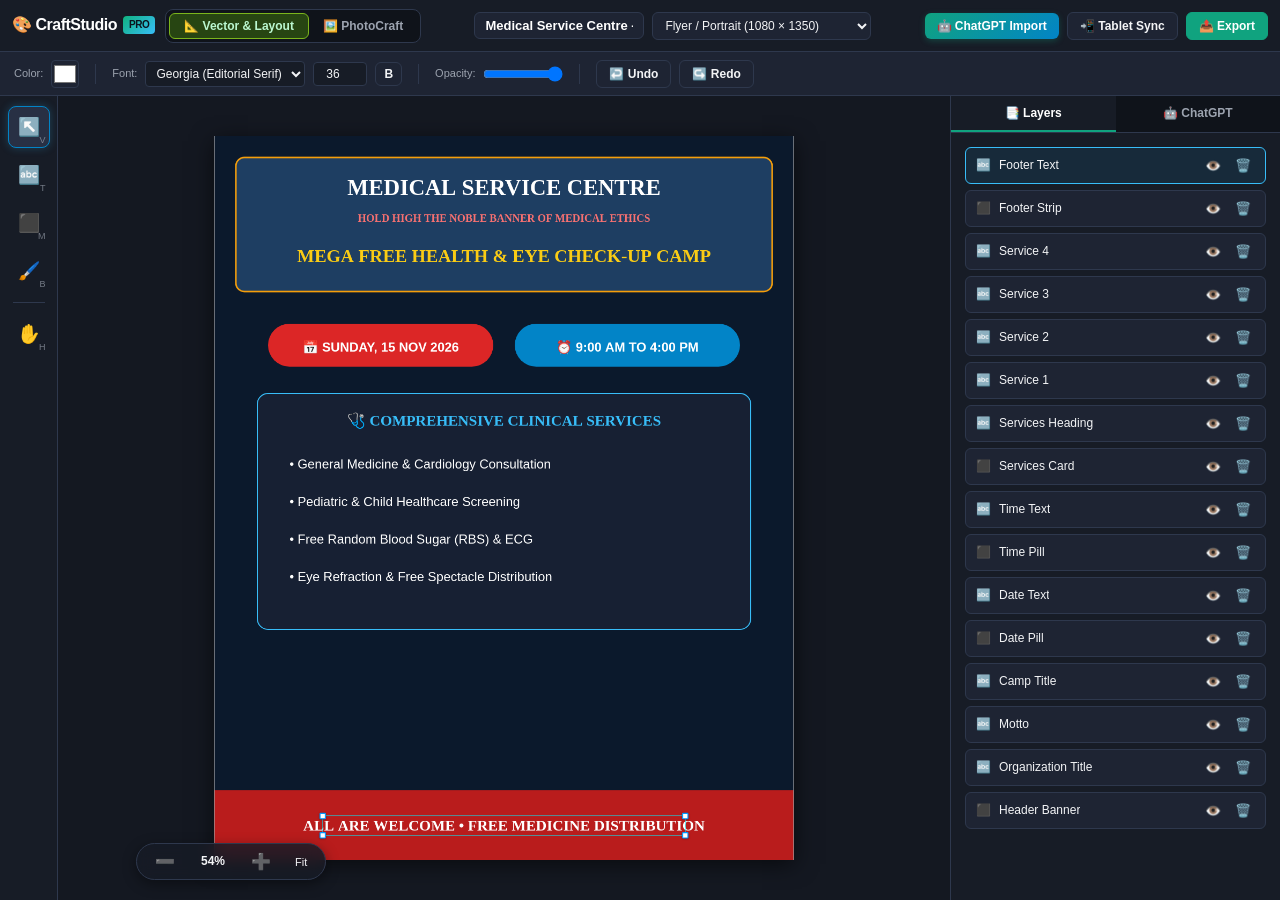
==== index.html @ 3a1ef240 "Initial release of CraftStudio Pro: Android Tablet & Web Corel/Adobe replacement with direct ChatGPT" ====
<!DOCTYPE html>
<html lang="en">
<head>
  <meta charset="UTF-8">
  <meta name="viewport" content="width=device-width, initial-scale=1.0, maximum-scale=1.0, user-scalable=no">
  <title>CraftStudio — DesignCraft, VectorCraft & PhotoCraft for Android Tablet & Web</title>
  
  <!-- PWA Manifest & Meta -->
  <link rel="manifest" href="manifest.json">
  <meta name="theme-color" content="#10a37f">
  <meta name="mobile-web-app-capable" content="yes">
  <meta name="apple-mobile-web-app-capable" content="yes">
  <meta name="apple-mobile-web-app-status-bar-style" content="black-translucent">
  <link rel="icon" type="image/svg+xml" href="assets/icons/favicon.svg">

  <link rel="stylesheet" href="css/studio.css">
</head>
<body>
  <div id="app-container">
    
    <!-- Top Header -->
    <header id="top-header">
      <div class="brand-section">
        <div class="brand-logo">
          🎨 CraftStudio <span class="badge-pro">Pro</span>
        </div>
        
        <!-- Studio Mode Switcher -->
        <div class="mode-switcher">
          <button id="mode-vector" class="mode-btn vector-mode active" title="DesignCraft & VectorCraft Mode (CorelDRAW & Illustrator Alternative)">
            📐 Vector & Layout
          </button>
          <button id="mode-raster" class="mode-btn raster-mode" title="PhotoCraft Mode (Photoshop Alternative)">
            🖼️ PhotoCraft
          </button>
        </div>
      </div>

      <!-- Document Title & Canvas Size -->
      <div class="doc-info">
        <input type="text" id="doc-title" class="doc-title-input" value="Medical Camp Flyer" placeholder="Project Name">
        <select id="preset-select" class="preset-select">
          <option value="1080x1350" selected>Flyer / Portrait (1080 × 1350)</option>
          <option value="1280x720">YouTube Thumbnail (1280 × 720)</option>
          <option value="1080x1080">Square Social Post (1080 × 1080)</option>
          <option value="794x1123">A4 Document / Print (794 × 1123)</option>
          <option value="1080x1920">Story / Reels (1080 × 1920)</option>
        </select>
      </div>

      <!-- Action Buttons -->
      <div class="header-actions">
        <button id="btn-import-ai" class="btn btn-ai" title="Import from ChatGPT Plus/Go or JSON">
          🤖 ChatGPT Import
        </button>
        <button id="btn-qr-sync" class="btn" title="Transfer Design to Tablet / Mobile via QR Code">
          📲 Tablet Sync
        </button>
        <button id="btn-export" class="btn btn-primary" title="Export High-Res PNG, SVG, or Print PDF">
          📤 Export
        </button>
      </div>
    </header>

    <!-- Contextual Property Bar -->
    <div id="property-bar">
      <div class="prop-group">
        <span class="prop-label">Color:</span>
        <input type="color" id="prop-fill" value="#ffffff">
      </div>
      
      <div class="prop-divider"></div>

      <div class="prop-group">
        <span class="prop-label">Font:</span>
        <select id="prop-font-family" class="prop-input">
          <option value="Georgia" selected>Georgia (Editorial Serif)</option>
          <option value="Arial">Arial (Clean Sans)</option>
          <option value="'Segoe UI', Roboto, sans-serif">System Sans</option>
          <option value="'Times New Roman', serif">Times New Roman</option>
          <option value="'Courier New', monospace">Courier Monospace</option>
        </select>
        <input type="number" id="prop-font-size" class="prop-input prop-input-number" value="36" min="8" max="200">
        <button id="prop-bold" class="btn" style="padding: 4px 8px; font-weight: bold;">B</button>
      </div>

      <div class="prop-divider"></div>

      <div class="prop-group">
        <span class="prop-label">Opacity:</span>
        <input type="range" id="prop-opacity" min="0" max="1" step="0.05" value="1.0" style="width: 80px;">
      </div>

      <div class="prop-divider"></div>

      <div class="prop-group">
        <button id="btn-undo" class="btn" title="Undo (Ctrl+Z)">↩️ Undo</button>
        <button id="btn-redo" class="btn" title="Redo (Ctrl+Y)">↪️ Redo</button>
      </div>
    </div>

    <!-- Main Workspace -->
    <div id="main-workspace">
      
      <!-- Left Toolbar (Touch & Tablet Optimized) -->
      <div id="toolbar">
        <button class="tool-btn active" data-tool="select" title="Selection Tool (V)">
          ↖️<span class="hotkey">V</span>
        </button>
        <button class="tool-btn" data-tool="text" title="Text Tool (T)">
          🔤<span class="hotkey">T</span>
        </button>
        <button class="tool-btn" data-tool="rect" title="Rectangle Tool (M)">
          ⬛<span class="hotkey">M</span>
        </button>
        <button class="tool-btn" data-tool="brush" title="S-Pen / Brush Tool (B)">
          🖌️<span class="hotkey">B</span>
        </button>
        <div class="tool-sep"></div>
        <button class="tool-btn" data-tool="hand" title="Hand / Pan Canvas (H)">
          ✋<span class="hotkey">H</span>
        </button>
      </div>

      <!-- Canvas Viewport -->
      <div id="canvas-viewport">
        <div id="canvas-container">
          <canvas id="paint-canvas"></canvas>
          <div id="selection-overlay">
            <div class="handle handle-nw"></div>
            <div class="handle handle-ne"></div>
            <div class="handle handle-se"></div>
            <div class="handle handle-sw"></div>
          </div>
        </div>

        <!-- Floating Tablet Zoom Bar -->
        <div class="floating-zoom-bar">
          <button id="btn-zoom-out">➖</button>
          <span id="zoom-val" class="zoom-level">80%</span>
          <button id="btn-zoom-in">➕</button>
          <button id="btn-zoom-reset" style="font-size: 11px;">Fit</button>
        </div>
      </div>

      <!-- Right Inspector -->
      <aside id="inspector">
        <div class="inspector-tabs">
          <button class="tab-btn active" data-tab="tab-layers">📑 Layers</button>
          <button class="tab-btn" data-tab="tab-chatgpt">🤖 ChatGPT</button>
        </div>

        <!-- Tab 1: Layers -->
        <div id="tab-layers" class="tab-content active">
          <div id="layer-list" class="layer-list">
            <!-- Dynamically populated -->
          </div>
        </div>

        <!-- Tab 2: ChatGPT Bridge -->
        <div id="tab-chatgpt" class="tab-content">
          <h4 style="color: #ffffff; margin-bottom: 8px;">Direct ChatGPT Transfer</h4>
          <p style="color: var(--text-muted); font-size: 12px; margin-bottom: 12px;">
            ChatGPT generates a 1-click launch link or JSON document. Paste it below or tap the direct link from your chat to edit instantly!
          </p>
          <button id="btn-load-sample-1" class="btn btn-ai" style="width: 100%; margin-bottom: 8px;">
            🏥 Medical Camp Poster
          </button>
          <button id="btn-load-sample-2" class="btn" style="width: 100%; margin-bottom: 8px;">
            🎬 YouTube Thumbnail
          </button>
        </div>
      </aside>

    </div>
  </div>

  <!-- Modal: Import AI Design -->
  <div id="modal-import" class="modal-overlay">
    <div class="modal-card">
      <div class="modal-header">
        <div class="modal-title">🤖 Import Design from ChatGPT</div>
        <button class="icon-btn modal-close">✕</button>
      </div>
      <div class="modal-body">
        <p>Paste the JSON design generated by ChatGPT Plus / Go:</p>
        <textarea id="import-json-text" class="json-textarea" placeholder='{"app": "craftstudio", "canvas": {...}, "layers": [...]}'></textarea>
        <button id="btn-do-import" class="btn btn-primary" style="align-self: flex-end;">
          Import to Canvas
        </button>
      </div>
    </div>
  </div>

  <!-- Modal: Export High-Res -->
  <div id="modal-export" class="modal-overlay">
    <div class="modal-card">
      <div class="modal-header">
        <div class="modal-title">📤 Export Project</div>
        <button class="icon-btn modal-close">✕</button>
      </div>
      <div class="modal-body">
        <p>Select your desired export format:</p>
        <div style="display: grid; grid-template-columns: 1fr 1fr; gap: 10px;">
          <button id="btn-export-png" class="btn">🖼️ PNG Image (1x Web)</button>
          <button id="btn-export-png2x" class="btn btn-primary">💎 Ultra-HD PNG (2x Print)</button>
          <button id="btn-export-svg" class="btn">📐 Scalable Vector (SVG)</button>
          <button id="btn-export-json" class="btn">💾 Project File (.craft.json)</button>
        </div>
      </div>
    </div>
  </div>

  <!-- Modal: QR Code Tablet Sync -->
  <div id="modal-qr" class="modal-overlay">
    <div class="modal-card" style="text-align: center; align-items: center;">
      <div class="modal-header" style="width: 100%;">
        <div class="modal-title">📲 Open Design on Android Tablet</div>
        <button class="icon-btn modal-close">✕</button>
      </div>
      <div class="modal-body" style="align-items: center;">
        <p>Scan with your tablet or mobile camera to open this editable design instantly:</p>
        <img id="qr-img" src="" alt="Tablet Transfer QR Code" style="width: 220px; height: 220px; border-radius: 8px; border: 4px solid #ffffff; margin: 10px 0;">
        <input type="text" id="qr-link-input" class="prop-input" style="width: 100%; text-align: center;" readonly>
      </div>
    </div>
  </div>

  <script type="module" src="js/app.js"></script>
</body>
</html>
---- css/studio.css ----
/* ==========================================================================
   CraftStudio CSS — Android Tablet & Web Pro Creative Suite
   DesignCraft · VectorCraft · PhotoCraft · ChatGPT Bridge
   ========================================================================== */

:root {
  --bg-darkest: #0f131a;
  --bg-darker: #171c26;
  --bg-dark: #1e2433;
  --bg-medium: #283044;
  --bg-light: #374151;
  --accent-primary: #10a37f; /* ChatGPT green / ArtCraft green */
  --accent-hover: #0e8a6c;
  --accent-vector: #7bb51c; /* DesignCraft green */
  --accent-photo: #38bdf8; /* PhotoCraft cyan */
  --accent-warn: #f59e0b;
  --accent-danger: #ef4444;
  --text-main: #f3f4f6;
  --text-muted: #9ca3af;
  --border-color: #2e384d;
  --border-active: #3b82f6;
  --toolbar-width: 58px;
  --inspector-width: 330px;
  --header-height: 52px;
  --property-bar-height: 44px;
  --touch-target: 44px;
}

* {
  box-sizing: border-box;
  margin: 0;
  padding: 0;
  user-select: none;
  -webkit-user-select: none;
  -webkit-tap-highlight-color: transparent;
}

body, html {
  width: 100%;
  height: 100%;
  overflow: hidden;
  background-color: var(--bg-darkest);
  color: var(--text-main);
  font-family: -apple-system, BlinkMacSystemFont, "Segoe UI", Roboto, Helvetica, Arial, sans-serif;
  font-size: 13px;
  line-height: 1.4;
}

/* App Container */
#app-container {
  display: flex;
  flex-direction: column;
  width: 100vw;
  height: 100vh;
  position: relative;
}

/* Top Header Bar */
#top-header {
  height: var(--header-height);
  background-color: var(--bg-darker);
  border-bottom: 1px solid var(--border-color);
  display: flex;
  align-items: center;
  justify-content: space-between;
  padding: 0 12px;
  z-index: 100;
}

.brand-section {
  display: flex;
  align-items: center;
  gap: 10px;
}

.brand-logo {
  font-weight: 800;
  font-size: 16px;
  letter-spacing: -0.5px;
  display: flex;
  align-items: center;
  gap: 6px;
  color: #ffffff;
}

.brand-logo span.badge-pro {
  background: linear-gradient(135deg, #10b380, #38bdf8);
  color: #0b131e;
  font-size: 10px;
  font-weight: 800;
  padding: 2px 6px;
  border-radius: 4px;
  text-transform: uppercase;
}

/* Studio Mode Switcher */
.mode-switcher {
  display: flex;
  background: var(--bg-darkest);
  border-radius: 8px;
  padding: 3px;
  border: 1px solid var(--border-color);
}

.mode-btn {
  background: transparent;
  border: none;
  color: var(--text-muted);
  padding: 5px 14px;
  font-size: 12px;
  font-weight: 600;
  border-radius: 6px;
  cursor: pointer;
  display: flex;
  align-items: center;
  gap: 6px;
  transition: all 0.2s ease;
}

.mode-btn.active.vector-mode {
  background-color: #274512;
  color: #bbf7d0;
  border: 1px solid var(--accent-vector);
}

.mode-btn.active.raster-mode {
  background-color: #0c4a6e;
  color: #bae6fd;
  border: 1px solid var(--accent-photo);
}

/* Document & Preset Controls */
.doc-info {
  display: flex;
  align-items: center;
  gap: 8px;
}

.doc-title-input {
  background: var(--bg-dark);
  border: 1px solid var(--border-color);
  color: #ffffff;
  padding: 5px 10px;
  border-radius: 6px;
  font-size: 13px;
  font-weight: 600;
  width: 170px;
}

.doc-title-input:focus {
  border-color: var(--border-active);
  outline: none;
}

select.preset-select {
  background: var(--bg-dark);
  border: 1px solid var(--border-color);
  color: var(--text-main);
  padding: 5px 8px;
  border-radius: 6px;
  font-size: 12px;
  cursor: pointer;
}

/* Header Action Buttons */
.header-actions {
  display: flex;
  align-items: center;
  gap: 8px;
}

.btn {
  background: var(--bg-dark);
  color: var(--text-main);
  border: 1px solid var(--border-color);
  padding: 6px 12px;
  border-radius: 6px;
  font-size: 12px;
  font-weight: 600;
  cursor: pointer;
  display: flex;
  align-items: center;
  gap: 6px;
  transition: background 0.15s ease, border-color 0.15s ease;
}

.btn:hover {
  background: var(--bg-medium);
  border-color: var(--border-active);
}

.btn-primary {
  background: var(--accent-primary);
  border-color: var(--accent-primary);
  color: #ffffff;
}

.btn-primary:hover {
  background: var(--accent-hover);
}

.btn-ai {
  background: linear-gradient(135deg, #10a37f, #0284c7);
  border: none;
  color: #ffffff;
  box-shadow: 0 2px 6px rgba(16, 163, 127, 0.3);
}

/* Contextual Property Bar */
#property-bar {
  height: var(--property-bar-height);
  background-color: var(--bg-dark);
  border-bottom: 1px solid var(--border-color);
  display: flex;
  align-items: center;
  padding: 0 14px;
  gap: 16px;
  z-index: 90;
  overflow-x: auto;
}

.prop-group {
  display: flex;
  align-items: center;
  gap: 8px;
  position: relative;
}

.prop-divider {
  width: 1px;
  height: 20px;
  background-color: var(--border-color);
}

.prop-label {
  font-size: 11px;
  color: var(--text-muted);
  font-weight: 500;
}

.prop-input {
  background: var(--bg-darker);
  border: 1px solid var(--border-color);
  color: var(--text-main);
  padding: 4px 6px;
  border-radius: 4px;
  font-size: 12px;
}

.prop-input-number {
  width: 54px;
  text-align: center;
}

input[type="color"] {
  width: 28px;
  height: 28px;
  border: 1px solid var(--border-color);
  border-radius: 4px;
  background: none;
  cursor: pointer;
  padding: 0;
}

/* Main Workspace (Tools + Canvas + Inspector) */
#main-workspace {
  flex: 1;
  display: flex;
  position: relative;
  overflow: hidden;
}

/* Left Tools Bar */
#toolbar {
  width: var(--toolbar-width);
  background-color: var(--bg-darker);
  border-right: 1px solid var(--border-color);
  display: flex;
  flex-direction: column;
  align-items: center;
  padding: 10px 0;
  gap: 6px;
  z-index: 80;
}

.tool-btn {
  width: 42px;
  height: 42px;
  background: transparent;
  border: 1px solid transparent;
  border-radius: 8px;
  color: var(--text-muted);
  cursor: pointer;
  display: flex;
  align-items: center;
  justify-content: center;
  font-size: 18px;
  transition: all 0.15s ease;
  position: relative;
}

.tool-btn:hover {
  background: var(--bg-dark);
  color: var(--text-main);
}

.tool-btn.active {
  background: var(--bg-medium);
  color: #38bdf8;
  border-color: #0284c7;
  box-shadow: 0 0 8px rgba(56, 189, 248, 0.25);
}

.tool-btn .hotkey {
  position: absolute;
  bottom: 2px;
  right: 3px;
  font-size: 9px;
  color: var(--text-muted);
  opacity: 0.7;
}

.tool-sep {
  width: 32px;
  height: 1px;
  background-color: var(--border-color);
  margin: 4px 0;
}

/* Canvas Viewport */
#canvas-viewport {
  flex: 1;
  position: relative;
  background: #141821;
  overflow: hidden;
  display: flex;
  align-items: center;
  justify-content: center;
  touch-action: none; /* Crucial for custom pinch/pan gesture handler */
}

#canvas-container {
  position: absolute;
  transform-origin: center center;
  box-shadow: 0 10px 40px rgba(0, 0, 0, 0.6);
  background-color: #ffffff;
}

#paint-canvas {
  display: block;
  touch-action: none;
}

/* Selection Overlay & Handles */
#selection-overlay {
  position: absolute;
  top: 0;
  left: 0;
  pointer-events: none;
  border: 1.5px solid #00f0ff;
  box-sizing: border-box;
  display: none;
}

.handle {
  position: absolute;
  width: 12px;
  height: 12px;
  background: #ffffff;
  border: 2px solid #0099ff;
  border-radius: 2px;
  pointer-events: auto;
  box-shadow: 0 1px 3px rgba(0, 0, 0, 0.4);
}

.handle-nw { top: -6px; left: -6px; cursor: nwse-resize; }
.handle-ne { top: -6px; right: -6px; cursor: nesw-resize; }
.handle-se { bottom: -6px; right: -6px; cursor: nwse-resize; }
.handle-sw { bottom: -6px; left: -6px; cursor: nesw-resize; }
.handle-n  { top: -6px; left: calc(50% - 6px); cursor: ns-resize; }
.handle-s  { bottom: -6px; left: calc(50% - 6px); cursor: ns-resize; }
.handle-w  { top: calc(50% - 6px); left: -6px; cursor: ew-resize; }
.handle-e  { top: calc(50% - 6px); right: -6px; cursor: ew-resize; }
.handle-rot {
  top: -26px;
  left: calc(50% - 6px);
  border-radius: 50%;
  background: #00f0ff;
  border-color: #0066cc;
  cursor: crosshair;
}

/* Tablet floating controls */
.floating-zoom-bar {
  position: absolute;
  bottom: 20px;
  left: calc(var(--toolbar-width) + 20px);
  background: rgba(23, 28, 38, 0.85);
  backdrop-filter: blur(8px);
  border: 1px solid var(--border-color);
  border-radius: 30px;
  padding: 4px 10px;
  display: flex;
  align-items: center;
  gap: 8px;
  z-index: 70;
  box-shadow: 0 4px 14px rgba(0,0,0,0.4);
}

.floating-zoom-bar button {
  background: transparent;
  border: none;
  color: var(--text-main);
  font-size: 16px;
  padding: 4px 8px;
  cursor: pointer;
}

.zoom-level {
  font-size: 12px;
  font-weight: 600;
  min-width: 44px;
  text-align: center;
}

/* Right Inspector Bar */
#inspector {
  width: var(--inspector-width);
  background-color: var(--bg-darker);
  border-left: 1px solid var(--border-color);
  display: flex;
  flex-direction: column;
  z-index: 80;
}

.inspector-tabs {
  display: flex;
  border-bottom: 1px solid var(--border-color);
  background: var(--bg-darkest);
}

.tab-btn {
  flex: 1;
  background: transparent;
  border: none;
  padding: 10px 4px;
  font-size: 12px;
  font-weight: 600;
  color: var(--text-muted);
  cursor: pointer;
  border-bottom: 2px solid transparent;
  transition: all 0.2s ease;
}

.tab-btn.active {
  color: #ffffff;
  border-bottom-color: var(--accent-primary);
  background: var(--bg-darker);
}

.tab-content {
  flex: 1;
  overflow-y: auto;
  padding: 14px;
  display: none;
}

.tab-content.active {
  display: block;
}

/* Layer Stack Item */
.layer-list {
  display: flex;
  flex-direction: column;
  gap: 6px;
}

.layer-item {
  display: flex;
  align-items: center;
  justify-content: space-between;
  padding: 8px 10px;
  background: var(--bg-dark);
  border: 1px solid var(--border-color);
  border-radius: 6px;
  cursor: pointer;
  transition: all 0.15s ease;
}

.layer-item:hover {
  background: var(--bg-medium);
}

.layer-item.selected {
  border-color: #38bdf8;
  background: #172a3a;
}

.layer-info {
  display: flex;
  align-items: center;
  gap: 8px;
  font-size: 12px;
  font-weight: 500;
  overflow: hidden;
  text-overflow: ellipsis;
  white-space: nowrap;
}

.layer-actions {
  display: flex;
  align-items: center;
  gap: 6px;
}

.icon-btn {
  background: transparent;
  border: none;
  color: var(--text-muted);
  cursor: pointer;
  font-size: 13px;
  padding: 2px 4px;
}

.icon-btn:hover {
  color: #ffffff;
}

/* Modals */
.modal-overlay {
  position: fixed;
  top: 0;
  left: 0;
  width: 100vw;
  height: 100vh;
  background: rgba(0, 0, 0, 0.75);
  backdrop-filter: blur(4px);
  display: none;
  align-items: center;
  justify-content: center;
  z-index: 1000;
}

.modal-card {
  width: 580px;
  max-width: 90vw;
  background: var(--bg-darker);
  border: 1px solid var(--border-color);
  border-radius: 12px;
  padding: 20px;
  box-shadow: 0 20px 50px rgba(0,0,0,0.7);
  display: flex;
  flex-direction: column;
  gap: 14px;
}

.modal-header {
  display: flex;
  align-items: center;
  justify-content: space-between;
  border-bottom: 1px solid var(--border-color);
  padding-bottom: 10px;
}

.modal-title {
  font-size: 16px;
  font-weight: 700;
  color: #ffffff;
}

.modal-body {
  font-size: 13px;
  color: var(--text-muted);
  display: flex;
  flex-direction: column;
  gap: 12px;
}

.json-textarea {
  width: 100%;
  height: 180px;
  background: var(--bg-darkest);
  border: 1px solid var(--border-color);
  border-radius: 6px;
  color: #38bdf8;
  font-family: monospace;
  font-size: 12px;
  padding: 10px;
  resize: vertical;
}

/* Tablet Optimizations */
@media (max-width: 1024px) {
  :root {
    --toolbar-width: 52px;
    --inspector-width: 270px;
  }
  .doc-title-input {
    width: 120px;
  }
}

@media (max-width: 768px) {
  #inspector {
    display: none; /* toggleable overlay on mobile */
  }
}
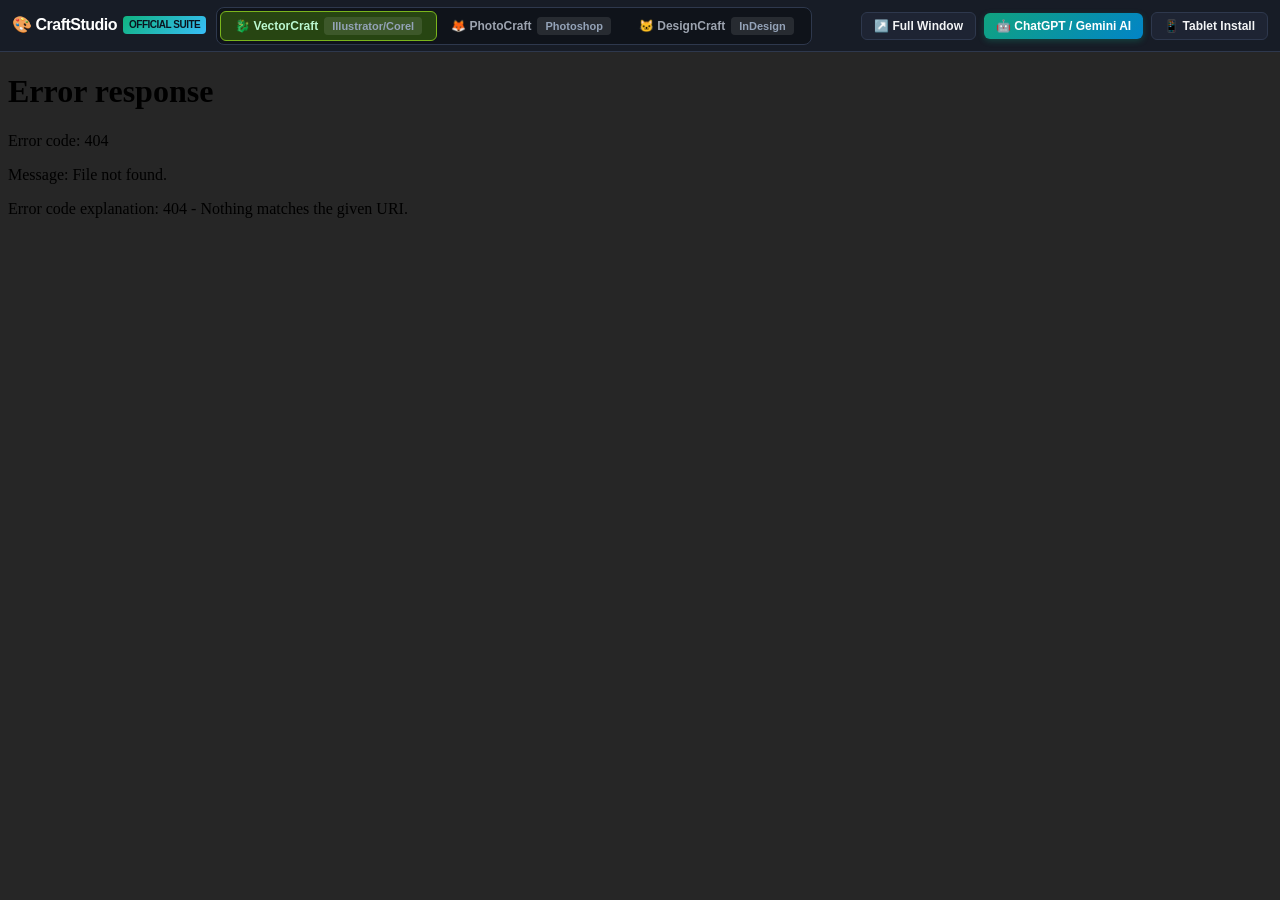
==== commit 8bf26b63: "Integrate official ArtCraft apps and compiled Visual Basic ChatGPT Bridge Plugin DLL" ====
--- a/index.html
+++ b/index.html
@@ -1,231 +1,203 @@
 <!DOCTYPE html>
 <html lang="en">
 <head>
-  <meta charset="UTF-8">
-  <meta name="viewport" content="width=device-width, initial-scale=1.0, maximum-scale=1.0, user-scalable=no">
-  <title>CraftStudio — DesignCraft, VectorCraft & PhotoCraft for Android Tablet & Web</title>
-  
-  <!-- PWA Manifest & Meta -->
-  <link rel="manifest" href="manifest.json">
-  <meta name="theme-color" content="#10a37f">
+  <meta charset="utf-8">
+  <meta name="viewport" content="width=device-width, initial-scale=1, maximum-scale=1, user-scalable=no, viewport-fit=cover">
   <meta name="mobile-web-app-capable" content="yes">
   <meta name="apple-mobile-web-app-capable" content="yes">
   <meta name="apple-mobile-web-app-status-bar-style" content="black-translucent">
+  <meta name="theme-color" content="#1a1e27">
+  <title>CraftStudio Suite — Official ArtCraft (PhotoCraft, VectorCraft & DesignCraft) for Android Tablet & Web</title>
+  
+  <link rel="manifest" href="manifest.json">
   <link rel="icon" type="image/svg+xml" href="assets/icons/favicon.svg">
-
   <link rel="stylesheet" href="css/studio.css">
+  <style>
+    /* Fullscreen iframe workspace for official Rust Wasm engines */
+    #engine-frame {
+      width: 100%;
+      height: 100%;
+      border: none;
+      display: block;
+      background: #262626;
+    }
+    .app-badge {
+      font-size: 11px;
+      padding: 3px 8px;
+      border-radius: 4px;
+      background: rgba(255, 255, 255, 0.1);
+      color: #94a3b8;
+    }
+  </style>
 </head>
 <body>
   <div id="app-container">
     
-    <!-- Top Header -->
+    <!-- Top Global Header -->
     <header id="top-header">
       <div class="brand-section">
         <div class="brand-logo">
-          🎨 CraftStudio <span class="badge-pro">Pro</span>
+          🎨 CraftStudio <span class="badge-pro">Official Suite</span>
         </div>
         
-        <!-- Studio Mode Switcher -->
+        <!-- Official ArtCraft App Switcher -->
         <div class="mode-switcher">
-          <button id="mode-vector" class="mode-btn vector-mode active" title="DesignCraft & VectorCraft Mode (CorelDRAW & Illustrator Alternative)">
-            📐 Vector & Layout
+          <button id="tab-vectorcraft" class="mode-btn active vector-mode" onclick="switchApp('vectorcraft')">
+            🐉 VectorCraft <span class="app-badge">Illustrator/Corel</span>
           </button>
-          <button id="mode-raster" class="mode-btn raster-mode" title="PhotoCraft Mode (Photoshop Alternative)">
-            🖼️ PhotoCraft
+          <button id="tab-photocraft" class="mode-btn raster-mode" onclick="switchApp('photocraft')">
+            🦊 PhotoCraft <span class="app-badge">Photoshop</span>
           </button>
-        </div>
-      </div>
-
-      <!-- Document Title & Canvas Size -->
-      <div class="doc-info">
-        <input type="text" id="doc-title" class="doc-title-input" value="Medical Camp Flyer" placeholder="Project Name">
-        <select id="preset-select" class="preset-select">
-          <option value="1080x1350" selected>Flyer / Portrait (1080 × 1350)</option>
-          <option value="1280x720">YouTube Thumbnail (1280 × 720)</option>
-          <option value="1080x1080">Square Social Post (1080 × 1080)</option>
-          <option value="794x1123">A4 Document / Print (794 × 1123)</option>
-          <option value="1080x1920">Story / Reels (1080 × 1920)</option>
-        </select>
+          <button id="tab-designcraft" class="mode-btn" onclick="switchApp('designcraft')">
+            🐱 DesignCraft <span class="app-badge">InDesign</span>
+          </button>
+        </div>
       </div>
 
       <!-- Action Buttons -->
       <div class="header-actions">
-        <button id="btn-import-ai" class="btn btn-ai" title="Import from ChatGPT Plus/Go or JSON">
-          🤖 ChatGPT Import
+        <button id="btn-open-direct" class="btn" onclick="openDirectApp()" title="Open Current App in Fullscreen Window">
+          ↗️ Full Window
         </button>
-        <button id="btn-qr-sync" class="btn" title="Transfer Design to Tablet / Mobile via QR Code">
-          📲 Tablet Sync
+        <button id="btn-chatgpt-ai" class="btn btn-ai" onclick="toggleAiModal()" title="ChatGPT & Gemini AI Generative Bridge">
+          🤖 ChatGPT / Gemini AI
         </button>
-        <button id="btn-export" class="btn btn-primary" title="Export High-Res PNG, SVG, or Print PDF">
-          📤 Export
+        <button id="btn-tablet-guide" class="btn" onclick="toggleTabletModal()" title="Install on Android Tablet as APK or PWA">
+          📱 Tablet Install
         </button>
       </div>
     </header>
 
-    <!-- Contextual Property Bar -->
-    <div id="property-bar">
-      <div class="prop-group">
-        <span class="prop-label">Color:</span>
-        <input type="color" id="prop-fill" value="#ffffff">
-      </div>
-      
-      <div class="prop-divider"></div>
-
-      <div class="prop-group">
-        <span class="prop-label">Font:</span>
-        <select id="prop-font-family" class="prop-input">
-          <option value="Georgia" selected>Georgia (Editorial Serif)</option>
-          <option value="Arial">Arial (Clean Sans)</option>
-          <option value="'Segoe UI', Roboto, sans-serif">System Sans</option>
-          <option value="'Times New Roman', serif">Times New Roman</option>
-          <option value="'Courier New', monospace">Courier Monospace</option>
-        </select>
-        <input type="number" id="prop-font-size" class="prop-input prop-input-number" value="36" min="8" max="200">
-        <button id="prop-bold" class="btn" style="padding: 4px 8px; font-weight: bold;">B</button>
-      </div>
-
-      <div class="prop-divider"></div>
-
-      <div class="prop-group">
-        <span class="prop-label">Opacity:</span>
-        <input type="range" id="prop-opacity" min="0" max="1" step="0.05" value="1.0" style="width: 80px;">
-      </div>
-
-      <div class="prop-divider"></div>
-
-      <div class="prop-group">
-        <button id="btn-undo" class="btn" title="Undo (Ctrl+Z)">↩️ Undo</button>
-        <button id="btn-redo" class="btn" title="Redo (Ctrl+Y)">↪️ Redo</button>
-      </div>
-    </div>
-
-    <!-- Main Workspace -->
-    <div id="main-workspace">
-      
-      <!-- Left Toolbar (Touch & Tablet Optimized) -->
-      <div id="toolbar">
-        <button class="tool-btn active" data-tool="select" title="Selection Tool (V)">
-          ↖️<span class="hotkey">V</span>
-        </button>
-        <button class="tool-btn" data-tool="text" title="Text Tool (T)">
-          🔤<span class="hotkey">T</span>
-        </button>
-        <button class="tool-btn" data-tool="rect" title="Rectangle Tool (M)">
-          ⬛<span class="hotkey">M</span>
-        </button>
-        <button class="tool-btn" data-tool="brush" title="S-Pen / Brush Tool (B)">
-          🖌️<span class="hotkey">B</span>
-        </button>
-        <div class="tool-sep"></div>
-        <button class="tool-btn" data-tool="hand" title="Hand / Pan Canvas (H)">
-          ✋<span class="hotkey">H</span>
-        </button>
-      </div>
-
-      <!-- Canvas Viewport -->
-      <div id="canvas-viewport">
-        <div id="canvas-container">
-          <canvas id="paint-canvas"></canvas>
-          <div id="selection-overlay">
-            <div class="handle handle-nw"></div>
-            <div class="handle handle-ne"></div>
-            <div class="handle handle-se"></div>
-            <div class="handle handle-sw"></div>
-          </div>
-        </div>
-
-        <!-- Floating Tablet Zoom Bar -->
-        <div class="floating-zoom-bar">
-          <button id="btn-zoom-out">➖</button>
-          <span id="zoom-val" class="zoom-level">80%</span>
-          <button id="btn-zoom-in">➕</button>
-          <button id="btn-zoom-reset" style="font-size: 11px;">Fit</button>
-        </div>
-      </div>
-
-      <!-- Right Inspector -->
-      <aside id="inspector">
-        <div class="inspector-tabs">
-          <button class="tab-btn active" data-tab="tab-layers">📑 Layers</button>
-          <button class="tab-btn" data-tab="tab-chatgpt">🤖 ChatGPT</button>
-        </div>
-
-        <!-- Tab 1: Layers -->
-        <div id="tab-layers" class="tab-content active">
-          <div id="layer-list" class="layer-list">
-            <!-- Dynamically populated -->
-          </div>
-        </div>
-
-        <!-- Tab 2: ChatGPT Bridge -->
-        <div id="tab-chatgpt" class="tab-content">
-          <h4 style="color: #ffffff; margin-bottom: 8px;">Direct ChatGPT Transfer</h4>
-          <p style="color: var(--text-muted); font-size: 12px; margin-bottom: 12px;">
-            ChatGPT generates a 1-click launch link or JSON document. Paste it below or tap the direct link from your chat to edit instantly!
-          </p>
-          <button id="btn-load-sample-1" class="btn btn-ai" style="width: 100%; margin-bottom: 8px;">
-            🏥 Medical Camp Poster
-          </button>
-          <button id="btn-load-sample-2" class="btn" style="width: 100%; margin-bottom: 8px;">
-            🎬 YouTube Thumbnail
-          </button>
-        </div>
-      </aside>
-
+    <!-- Main Viewport embedding the Official Rust WebAssembly Engines -->
+    <main id="main-workspace" style="width: 100%; height: calc(100vh - var(--header-height));">
+      <iframe 
+        id="engine-frame" 
+        src="apps/vectorcraft/?webgl" 
+        title="ArtCraft Suite Engine" 
+        allow="fullscreen; clipboard-read; clipboard-write; download" 
+        allowfullscreen>
+      </iframe>
+    </main>
+  </div>
+
+  <!-- Modal: ChatGPT & Gemini Generative AI Bridge -->
+  <div id="modal-ai" class="modal-overlay">
+    <div class="modal-card">
+      <div class="modal-header">
+        <div class="modal-title">🤖 ChatGPT & Gemini Generative Design Bridge</div>
+        <button class="icon-btn" onclick="toggleAiModal()">✕</button>
+      </div>
+      <div class="modal-body">
+        <p>
+          Just like Canva in ChatGPT, you can command ChatGPT Plus / Go or Gemini to generate editable designs, layouts, or color grading scripts, and open them directly in the official <strong>VectorCraft</strong>, <strong>PhotoCraft</strong>, or <strong>DesignCraft</strong> engines!
+        </p>
+
+        <div style="background: var(--bg-dark); padding: 12px; border-radius: 8px; border: 1px solid var(--border-color);">
+          <strong style="color: #38bdf8;">Quick Prompts for ChatGPT / Gemini:</strong>
+          <ul style="margin-left: 20px; margin-top: 8px; font-size: 12px; line-height: 1.6; color: #cbd5e1;">
+            <li><em>"Generate an SVG vector logo for Medical Service Centre with clean bezier curves."</em></li>
+            <li><em>"Create an A4 two-column deputation letter layout with official header."</em></li>
+            <li><em>"Write a PhotoCraft adjustment action list for cinematic color grade: curves, vibrance +20, contrast +15."</em></li>
+          </ul>
+        </div>
+
+        <div>
+          <label style="font-weight: 600; display: block; margin-bottom: 6px;">Load AI Design / SVG into Active Studio:</label>
+          <textarea id="ai-input-text" class="json-textarea" placeholder="Paste SVG, .vectorcraft JSON, or Action list here..."></textarea>
+        </div>
+
+        <div style="display: flex; justify-content: flex-end; gap: 8px;">
+          <button class="btn" onclick="loadSampleSvg()">Load Medical Camp Sample</button>
+          <button class="btn btn-primary" onclick="injectIntoStudio()">Load into Canvas</button>
+        </div>
+      </div>
     </div>
   </div>
 
-  <!-- Modal: Import AI Design -->
-  <div id="modal-import" class="modal-overlay">
+  <!-- Modal: Tablet Install & APK Guide -->
+  <div id="modal-tablet" class="modal-overlay">
     <div class="modal-card">
       <div class="modal-header">
-        <div class="modal-title">🤖 Import Design from ChatGPT</div>
-        <button class="icon-btn modal-close">✕</button>
+        <div class="modal-title">📱 Android Tablet Installation Guide</div>
+        <button class="icon-btn" onclick="toggleTabletModal()">✕</button>
       </div>
       <div class="modal-body">
-        <p>Paste the JSON design generated by ChatGPT Plus / Go:</p>
-        <textarea id="import-json-text" class="json-textarea" placeholder='{"app": "craftstudio", "canvas": {...}, "layers": [...]}'></textarea>
-        <button id="btn-do-import" class="btn btn-primary" style="align-self: flex-end;">
-          Import to Canvas
-        </button>
+        <h4 style="color: #ffffff;">Option 1: Instant PWA Install (Recommended — 100% Free Forever)</h4>
+        <ol style="margin-left: 20px; line-height: 1.6;">
+          <li>Connect your Android Tablet to the same Wi-Fi as your PC.</li>
+          <li>Open Chrome on your tablet and go to: <strong id="tablet-local-ip">http://192.168.1.3:3000/</strong></li>
+          <li>Tap the Chrome menu (<strong>⋮</strong> in top right corner).</li>
+          <li>Tap <strong>"Add to Home screen" / "Install app"</strong>.</li>
+          <li>The app will install as a standalone full-screen app with full S-Pen & touch support!</li>
+        </ol>
+
+        <hr style="border: 0; border-top: 1px solid var(--border-color); margin: 8px 0;">
+
+        <h4 style="color: #ffffff;">Option 2: Standalone Android APK</h4>
+        <p>The official ArtCraft suite compiles pure Rust to WebAssembly. You can generate a native <code>.apk</code> wrapper using Bubblewrap or Capacitor:</p>
+        <pre style="background: #000; padding: 10px; border-radius: 6px; font-size: 11px; overflow-x: auto; color: #10a37f;">npx @bubblewrap/cli init --manifest=http://192.168.1.3:3000/manifest.json
+npx @bubblewrap/cli build</pre>
       </div>
     </div>
   </div>
 
-  <!-- Modal: Export High-Res -->
-  <div id="modal-export" class="modal-overlay">
-    <div class="modal-card">
-      <div class="modal-header">
-        <div class="modal-title">📤 Export Project</div>
-        <button class="icon-btn modal-close">✕</button>
-      </div>
-      <div class="modal-body">
-        <p>Select your desired export format:</p>
-        <div style="display: grid; grid-template-columns: 1fr 1fr; gap: 10px;">
-          <button id="btn-export-png" class="btn">🖼️ PNG Image (1x Web)</button>
-          <button id="btn-export-png2x" class="btn btn-primary">💎 Ultra-HD PNG (2x Print)</button>
-          <button id="btn-export-svg" class="btn">📐 Scalable Vector (SVG)</button>
-          <button id="btn-export-json" class="btn">💾 Project File (.craft.json)</button>
-        </div>
-      </div>
-    </div>
-  </div>
-
-  <!-- Modal: QR Code Tablet Sync -->
-  <div id="modal-qr" class="modal-overlay">
-    <div class="modal-card" style="text-align: center; align-items: center;">
-      <div class="modal-header" style="width: 100%;">
-        <div class="modal-title">📲 Open Design on Android Tablet</div>
-        <button class="icon-btn modal-close">✕</button>
-      </div>
-      <div class="modal-body" style="align-items: center;">
-        <p>Scan with your tablet or mobile camera to open this editable design instantly:</p>
-        <img id="qr-img" src="" alt="Tablet Transfer QR Code" style="width: 220px; height: 220px; border-radius: 8px; border: 4px solid #ffffff; margin: 10px 0;">
-        <input type="text" id="qr-link-input" class="prop-input" style="width: 100%; text-align: center;" readonly>
-      </div>
-    </div>
-  </div>
-
-  <script type="module" src="js/app.js"></script>
+  <script>
+    let currentApp = 'vectorcraft';
+
+    function switchApp(appName) {
+      currentApp = appName;
+      document.querySelectorAll('.mode-btn').forEach(b => b.classList.remove('active'));
+      document.getElementById('tab-' + appName).classList.add('active');
+
+      const frame = document.getElementById('engine-frame');
+      frame.src = 'apps/' + appName + '/?webgl';
+    }
+
+    function openDirectApp() {
+      window.open('apps/' + currentApp + '/?webgl', '_blank');
+    }
+
+    function toggleAiModal() {
+      const modal = document.getElementById('modal-ai');
+      modal.style.display = modal.style.display === 'flex' ? 'none' : 'flex';
+    }
+
+    function toggleTabletModal() {
+      const modal = document.getElementById('modal-tablet');
+      modal.style.display = modal.style.display === 'flex' ? 'none' : 'flex';
+    }
+
+    function loadSampleSvg() {
+      const sample = `<svg xmlns="http://www.w3.org/2000/svg" viewBox="0 0 1080 1350" width="1080" height="1350">
+  <rect width="100%" height="100%" fill="#0b192c"/>
+  <rect x="40" y="40" width="1000" height="250" rx="16" fill="#1e3e62" stroke="#f59e0b" stroke-width="3"/>
+  <text x="540" y="110" font-family="Georgia" font-size="42" font-weight="bold" fill="#ffffff" text-anchor="middle">MEDICAL SERVICE CENTRE</text>
+  <text x="540" y="160" font-family="Georgia" font-size="20" font-weight="bold" fill="#f87171" text-anchor="middle">HOLD HIGH THE NOBLE BANNER OF MEDICAL ETHICS</text>
+  <text x="540" y="235" font-family="Georgia" font-size="34" font-weight="bold" fill="#facc15" text-anchor="middle">MEGA FREE HEALTH &amp; EYE CHECK-UP CAMP</text>
+  <rect x="100" y="350" width="420" height="80" rx="40" fill="#dc2626"/>
+  <text x="310" y="402" font-family="Arial" font-size="24" font-weight="bold" fill="#ffffff" text-anchor="middle">📅 SUNDAY, 15 NOV 2026</text>
+  <rect x="560" y="350" width="420" height="80" rx="40" fill="#0284c7"/>
+  <text x="770" y="402" font-family="Arial" font-size="24" font-weight="bold" fill="#ffffff" text-anchor="middle">⏰ 9:00 AM TO 4:00 PM</text>
+</svg>`;
+      document.getElementById('ai-input-text').value = sample;
+    }
+
+    function injectIntoStudio() {
+      const text = document.getElementById('ai-input-text').value.trim();
+      if (!text) return alert('Please paste an SVG or design text.');
+      
+      // Download as temporary file to open in ArtCraft app
+      const blob = new Blob([text], { type: 'image/svg+xml' });
+      const url = URL.createObjectURL(blob);
+      const a = document.createElement('a');
+      a.href = url;
+      a.download = 'ai_design.svg';
+      a.click();
+      URL.revokeObjectURL(url);
+      
+      toggleAiModal();
+      alert('Downloaded "ai_design.svg"! You can now Drag & Drop or use File → Open inside VectorCraft/PhotoCraft.');
+    }
+  </script>
 </body>
 </html>
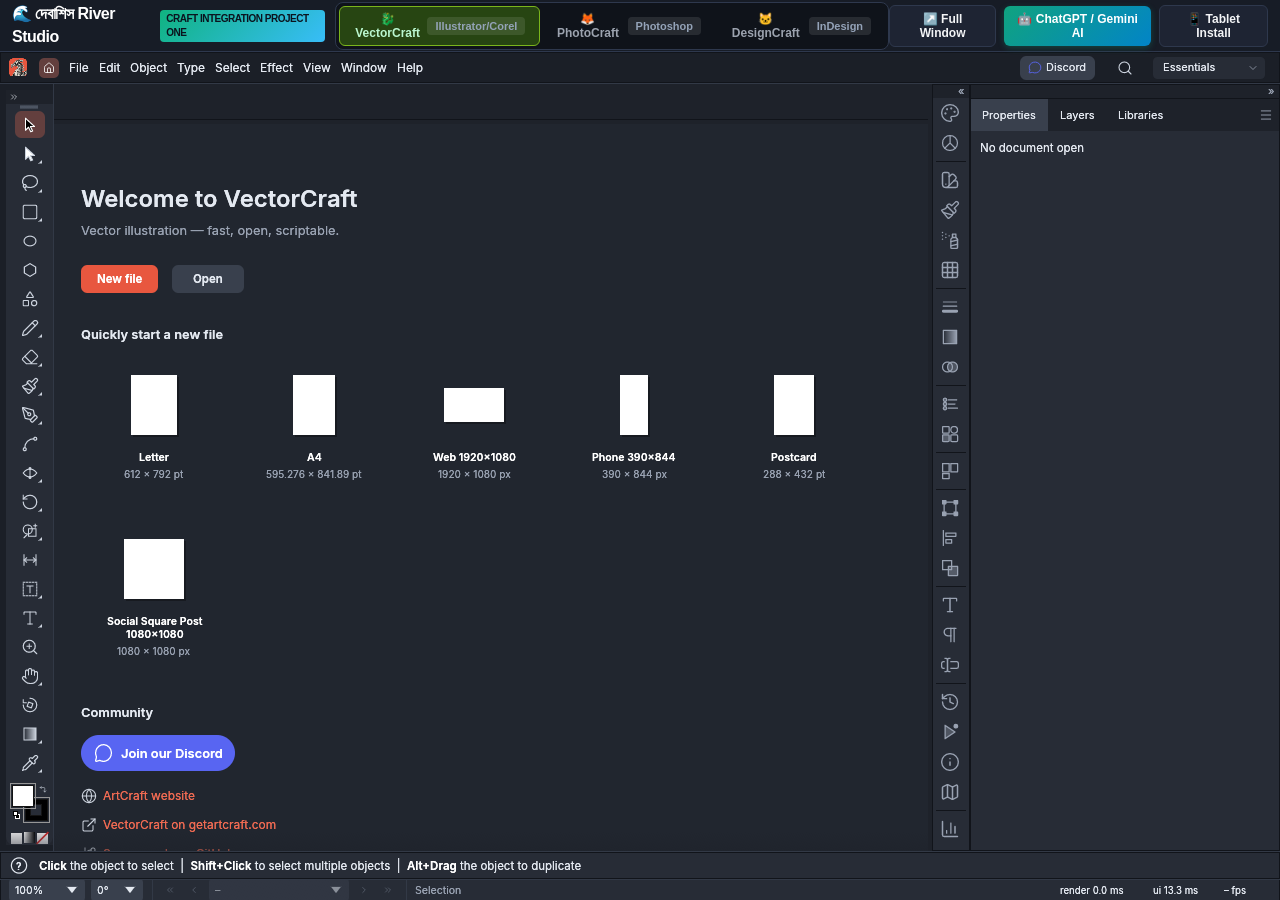
==== commit 1a226483: "Rename to Debasish River Studio (Craft Integration Project One) and fix PhotoCraft snippets path for" ====
--- a/index.html
+++ b/index.html
@@ -7,7 +7,7 @@
   <meta name="apple-mobile-web-app-capable" content="yes">
   <meta name="apple-mobile-web-app-status-bar-style" content="black-translucent">
   <meta name="theme-color" content="#1a1e27">
-  <title>CraftStudio Suite — Official ArtCraft (PhotoCraft, VectorCraft & DesignCraft) for Android Tablet & Web</title>
+  <title>দেবাশিস River Studio — Craft Integration Project One (PhotoCraft, VectorCraft & DesignCraft)</title>
   
   <link rel="manifest" href="manifest.json">
   <link rel="icon" type="image/svg+xml" href="assets/icons/favicon.svg">
@@ -37,7 +37,7 @@
     <header id="top-header">
       <div class="brand-section">
         <div class="brand-logo">
-          🎨 CraftStudio <span class="badge-pro">Official Suite</span>
+          🌊 দেবাশিস River Studio <span class="badge-pro">Craft Integration Project One</span>
         </div>
         
         <!-- Official ArtCraft App Switcher -->
@@ -198,6 +198,15 @@
       toggleAiModal();
       alert('Downloaded "ai_design.svg"! You can now Drag & Drop or use File → Open inside VectorCraft/PhotoCraft.');
     }
+
+    // Register Service Worker for 100% Offline Standalone Android Tablet Usage
+    if ('serviceWorker' in navigator) {
+      window.addEventListener('load', () => {
+        navigator.serviceWorker.register('./sw.js')
+          .then(reg => console.log('🌊 River Studio Offline PWA Ready! Scope:', reg.scope))
+          .catch(err => console.warn('PWA registration:', err));
+      });
+    }
   </script>
 </body>
 </html>
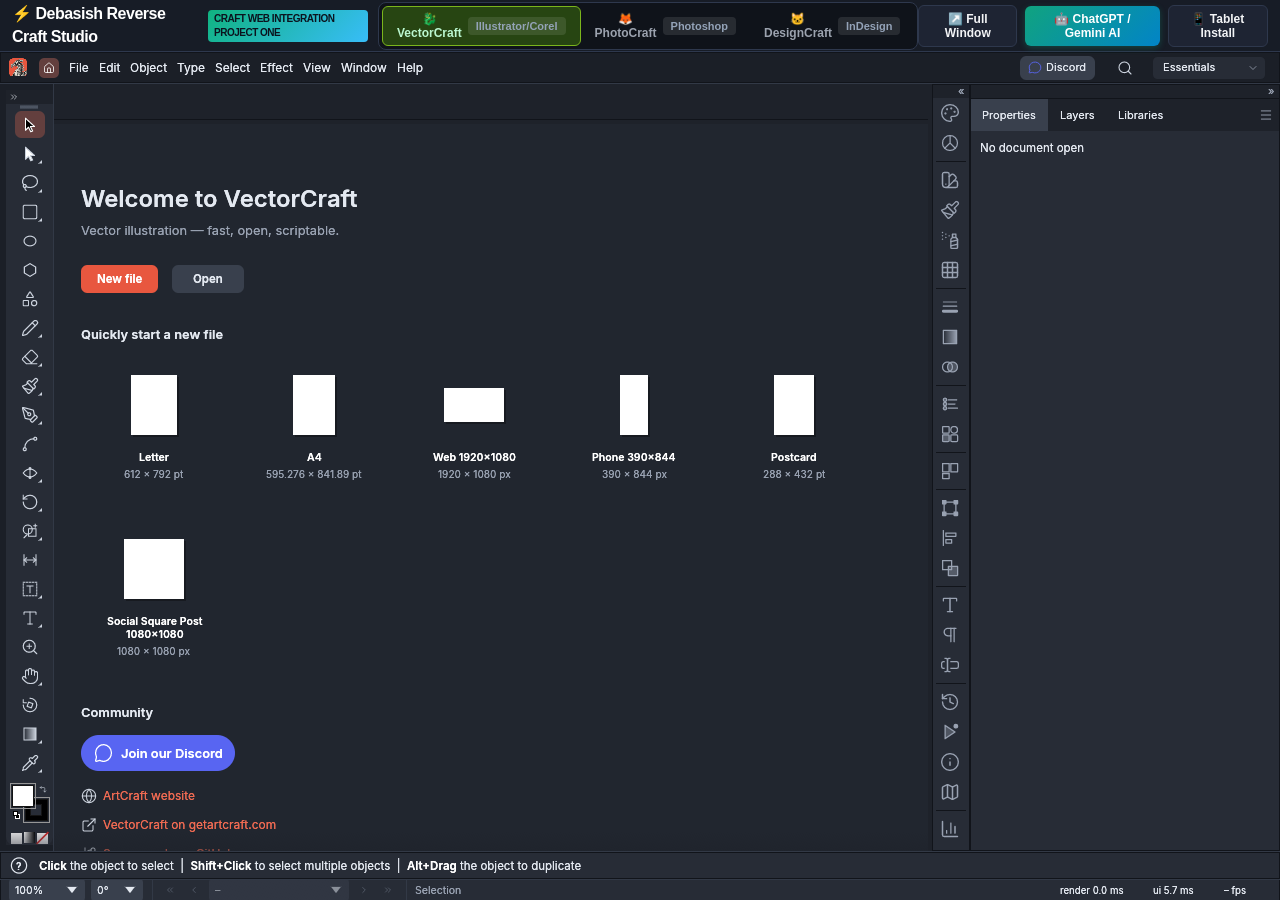
==== commit eda12f5a: "Update branding to Debasish Reverse Craft Studio (Craft Web Integration Project One) and embed custo" ====
--- a/index.html
+++ b/index.html
@@ -7,7 +7,7 @@
   <meta name="apple-mobile-web-app-capable" content="yes">
   <meta name="apple-mobile-web-app-status-bar-style" content="black-translucent">
   <meta name="theme-color" content="#1a1e27">
-  <title>দেবাশিস River Studio — Craft Integration Project One (PhotoCraft, VectorCraft & DesignCraft)</title>
+  <title>Debasish Reverse Craft Studio — Craft Web Integration Project One</title>
   
   <link rel="manifest" href="manifest.json">
   <link rel="icon" type="image/svg+xml" href="assets/icons/favicon.svg">
@@ -37,7 +37,7 @@
     <header id="top-header">
       <div class="brand-section">
         <div class="brand-logo">
-          🌊 দেবাশিস River Studio <span class="badge-pro">Craft Integration Project One</span>
+          ⚡ Debasish Reverse Craft Studio <span class="badge-pro">Craft Web Integration Project One</span>
         </div>
         
         <!-- Official ArtCraft App Switcher -->
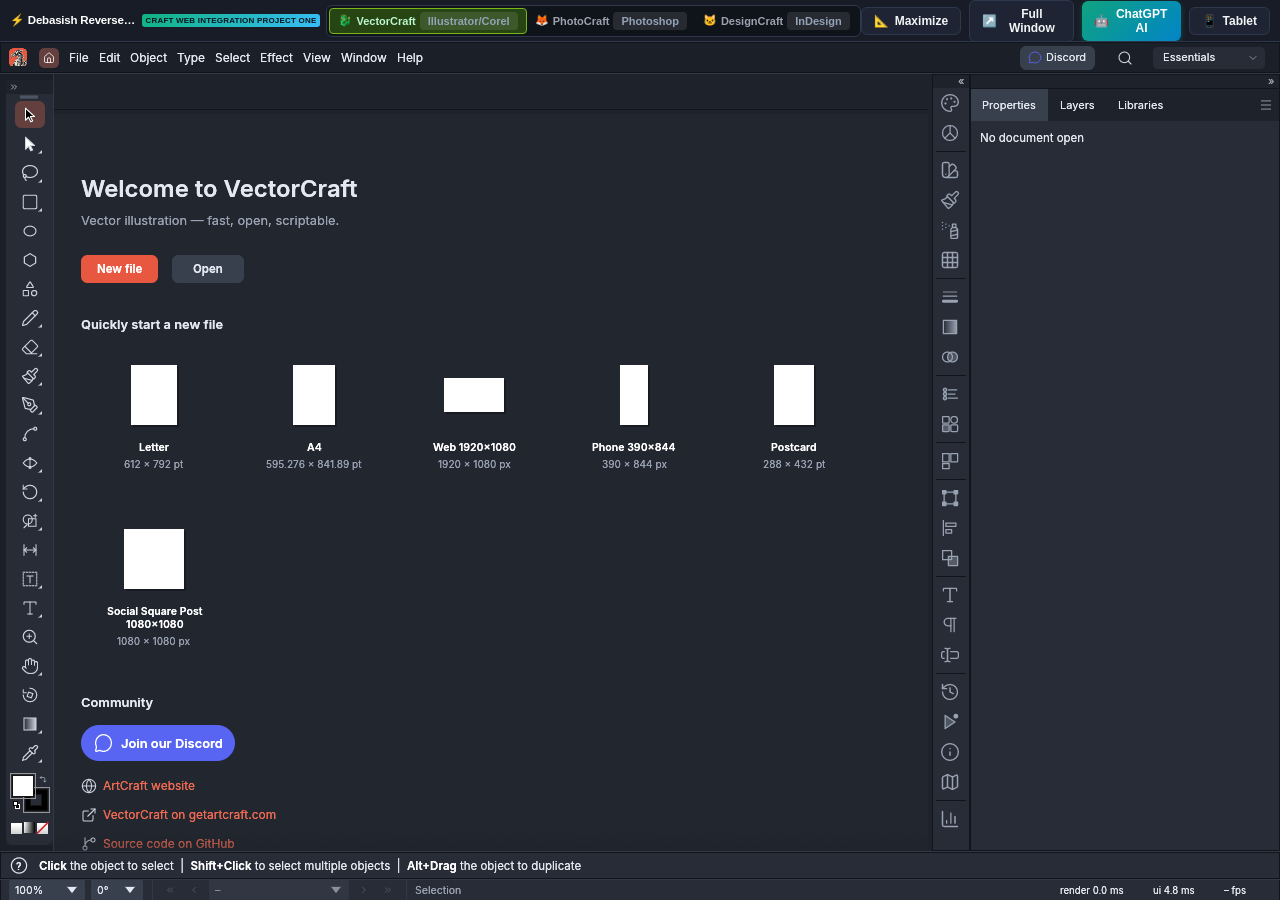
==== commit feae2c11: "Optimize mobile UI: compact header, small brand font, touch-action none, fullscreen toggle, zero ove" ====
--- a/index.html
+++ b/index.html
@@ -36,37 +36,53 @@
     <!-- Top Global Header -->
     <header id="top-header">
       <div class="brand-section">
-        <div class="brand-logo">
-          ⚡ Debasish Reverse Craft Studio <span class="badge-pro">Craft Web Integration Project One</span>
+        <div class="brand-logo" title="Debasish Reverse Craft Studio">
+          <span class="brand-icon">⚡</span>
+          <span class="brand-text">Debasish Reverse Craft Studio</span>
+          <span class="badge-pro">Craft Web Integration Project One</span>
         </div>
         
         <!-- Official ArtCraft App Switcher -->
         <div class="mode-switcher">
-          <button id="tab-vectorcraft" class="mode-btn active vector-mode" onclick="switchApp('vectorcraft')">
-            🐉 VectorCraft <span class="app-badge">Illustrator/Corel</span>
+          <button id="tab-vectorcraft" class="mode-btn active vector-mode" onclick="switchApp('vectorcraft')" title="VectorCraft (Illustrator / CorelDRAW alternative)">
+            <span class="mode-icon">🐉</span>
+            <span class="mode-label">VectorCraft</span>
+            <span class="app-badge">Illustrator/Corel</span>
           </button>
-          <button id="tab-photocraft" class="mode-btn raster-mode" onclick="switchApp('photocraft')">
-            🦊 PhotoCraft <span class="app-badge">Photoshop</span>
+          <button id="tab-photocraft" class="mode-btn raster-mode" onclick="switchApp('photocraft')" title="PhotoCraft (Photoshop alternative)">
+            <span class="mode-icon">🦊</span>
+            <span class="mode-label">PhotoCraft</span>
+            <span class="app-badge">Photoshop</span>
           </button>
-          <button id="tab-designcraft" class="mode-btn" onclick="switchApp('designcraft')">
-            🐱 DesignCraft <span class="app-badge">InDesign</span>
+          <button id="tab-designcraft" class="mode-btn" onclick="switchApp('designcraft')" title="DesignCraft (InDesign / Canva alternative)">
+            <span class="mode-icon">🐱</span>
+            <span class="mode-label">DesignCraft</span>
+            <span class="app-badge">InDesign</span>
           </button>
         </div>
       </div>
 
       <!-- Action Buttons -->
       <div class="header-actions">
+        <button id="btn-toggle-fullscreen" class="btn" onclick="toggleHeaderCollapse()" title="Toggle Fullscreen Canvas (Maximize workspace)">
+          📐 <span class="action-text">Maximize</span>
+        </button>
         <button id="btn-open-direct" class="btn" onclick="openDirectApp()" title="Open Current App in Fullscreen Window">
-          ↗️ Full Window
+          ↗️ <span class="action-text">Full Window</span>
         </button>
         <button id="btn-chatgpt-ai" class="btn btn-ai" onclick="toggleAiModal()" title="ChatGPT & Gemini AI Generative Bridge">
-          🤖 ChatGPT / Gemini AI
+          🤖 <span class="action-text">ChatGPT AI</span>
         </button>
         <button id="btn-tablet-guide" class="btn" onclick="toggleTabletModal()" title="Install on Android Tablet as APK or PWA">
-          📱 Tablet Install
+          📱 <span class="action-text">Tablet</span>
         </button>
       </div>
     </header>
+
+    <!-- Floating Restore Button when header is minimized -->
+    <button id="floating-restore-header" class="floating-header-btn" onclick="toggleHeaderCollapse()" title="Show Studio Menu">
+      ⚡ Studio Menu 🔽
+    </button>
 
     <!-- Main Viewport embedding the Official Rust WebAssembly Engines -->
     <main id="main-workspace" style="width: 100%; height: calc(100vh - var(--header-height));">
@@ -143,6 +159,22 @@
 
   <script>
     let currentApp = 'vectorcraft';
+
+    function toggleHeaderCollapse() {
+      const header = document.getElementById('top-header');
+      const mainWorkspace = document.getElementById('main-workspace');
+      const restoreBtn = document.getElementById('floating-restore-header');
+      
+      if (header.classList.contains('collapsed')) {
+        header.classList.remove('collapsed');
+        restoreBtn.style.display = 'none';
+        mainWorkspace.style.height = 'calc(100vh - var(--header-height))';
+      } else {
+        header.classList.add('collapsed');
+        restoreBtn.style.display = 'flex';
+        mainWorkspace.style.height = '100vh';
+      }
+    }
 
     function switchApp(appName) {
       currentApp = appName;
--- a/css/studio.css
+++ b/css/studio.css
@@ -21,7 +21,7 @@
   --border-active: #3b82f6;
   --toolbar-width: 58px;
   --inspector-width: 330px;
-  --header-height: 52px;
+  --header-height: 42px;
   --property-bar-height: 44px;
   --touch-target: 44px;
 }
@@ -58,63 +58,114 @@
 /* Top Header Bar */
 #top-header {
   height: var(--header-height);
+  min-height: var(--header-height);
+  max-height: var(--header-height);
   background-color: var(--bg-darker);
   border-bottom: 1px solid var(--border-color);
   display: flex;
   align-items: center;
   justify-content: space-between;
-  padding: 0 12px;
+  padding: 0 10px;
   z-index: 100;
+  overflow: hidden; /* Guaranteed zero overlap on canvas */
+  box-sizing: border-box;
+}
+
+#top-header.collapsed {
+  display: none !important;
+}
+
+.floating-header-btn {
+  position: fixed;
+  top: 6px;
+  right: 6px;
+  z-index: 9999;
+  background: rgba(15, 23, 42, 0.9);
+  backdrop-filter: blur(8px);
+  -webkit-backdrop-filter: blur(8px);
+  color: #38bdf8;
+  border: 1px solid rgba(56, 189, 248, 0.5);
+  padding: 3px 8px;
+  border-radius: 16px;
+  font-size: 11px;
+  font-weight: 600;
+  cursor: pointer;
+  box-shadow: 0 4px 12px rgba(0, 0, 0, 0.5);
+  display: none;
+  align-items: center;
+  gap: 4px;
+}
+
+.floating-header-btn:hover {
+  background: #0284c7;
+  color: #ffffff;
 }
 
 .brand-section {
   display: flex;
   align-items: center;
-  gap: 10px;
+  gap: 6px;
+  flex: 0 1 auto;
+  min-width: 0;
+  overflow: hidden;
 }
 
 .brand-logo {
-  font-weight: 800;
-  font-size: 16px;
-  letter-spacing: -0.5px;
-  display: flex;
-  align-items: center;
-  gap: 6px;
+  font-weight: 700;
+  font-size: 11.5px;
+  letter-spacing: -0.2px;
+  display: flex;
+  align-items: center;
+  gap: 4px;
   color: #ffffff;
+  white-space: nowrap;
+  min-width: 0;
+  overflow: hidden;
+}
+
+.brand-logo .brand-text {
+  overflow: hidden;
+  text-overflow: ellipsis;
+  white-space: nowrap;
 }
 
 .brand-logo span.badge-pro {
   background: linear-gradient(135deg, #10b380, #38bdf8);
   color: #0b131e;
-  font-size: 10px;
+  font-size: 8px;
   font-weight: 800;
-  padding: 2px 6px;
-  border-radius: 4px;
+  padding: 1px 4px;
+  border-radius: 3px;
   text-transform: uppercase;
+  letter-spacing: 0.2px;
+  white-space: nowrap;
+  flex-shrink: 0;
 }
 
 /* Studio Mode Switcher */
 .mode-switcher {
   display: flex;
   background: var(--bg-darkest);
-  border-radius: 8px;
-  padding: 3px;
-  border: 1px solid var(--border-color);
+  border-radius: 6px;
+  padding: 2px;
+  border: 1px solid var(--border-color);
+  flex-shrink: 0;
 }
 
 .mode-btn {
   background: transparent;
   border: none;
   color: var(--text-muted);
-  padding: 5px 14px;
-  font-size: 12px;
+  padding: 3px 8px;
+  font-size: 11px;
   font-weight: 600;
-  border-radius: 6px;
-  cursor: pointer;
-  display: flex;
-  align-items: center;
-  gap: 6px;
-  transition: all 0.2s ease;
+  border-radius: 4px;
+  cursor: pointer;
+  display: flex;
+  align-items: center;
+  gap: 4px;
+  transition: all 0.15s ease;
+  white-space: nowrap;
 }
 
 .mode-btn.active.vector-mode {
@@ -590,19 +641,93 @@
   resize: vertical;
 }
 
-/* Tablet Optimizations */
-@media (max-width: 1024px) {
+/* Responsive Optimizations for Tablets & Mobile Screens */
+@media (max-width: 992px) {
   :root {
-    --toolbar-width: 52px;
-    --inspector-width: 270px;
-  }
-  .doc-title-input {
-    width: 120px;
+    --header-height: 40px;
+    --toolbar-width: 50px;
+    --inspector-width: 260px;
+  }
+  .app-badge {
+    display: none !important;
+  }
+  .brand-logo {
+    font-size: 11.5px;
+  }
+  .brand-logo span.badge-pro {
+    font-size: 8px;
+    padding: 1px 4px;
+  }
+  .action-text {
+    display: none;
+  }
+  .header-actions .btn {
+    padding: 3px 7px;
+    font-size: 11px;
   }
 }
 
 @media (max-width: 768px) {
+  :root {
+    --header-height: 38px;
+  }
+  #top-header {
+    padding: 0 6px;
+  }
+  .brand-logo {
+    font-size: 11px;
+  }
+  .brand-logo span.badge-pro {
+    display: none;
+  }
+  .mode-btn {
+    padding: 2px 6px;
+    font-size: 10.5px;
+  }
   #inspector {
-    display: none; /* toggleable overlay on mobile */
-  }
-}
+    display: none;
+  }
+}
+
+@media (max-width: 520px) {
+  :root {
+    --header-height: 36px;
+  }
+  #top-header {
+    padding: 0 4px;
+    gap: 3px;
+  }
+  .brand-logo {
+    font-size: 10px;
+    gap: 2px;
+  }
+  .brand-logo .brand-text {
+    max-width: 82px;
+    overflow: hidden;
+    text-overflow: ellipsis;
+    white-space: nowrap;
+  }
+  .mode-switcher {
+    padding: 1px;
+    gap: 1px;
+  }
+  .mode-btn {
+    padding: 2px 4px;
+    font-size: 10px;
+    gap: 2px;
+  }
+  .mode-label {
+    display: none;
+  }
+  .header-actions {
+    gap: 2px;
+  }
+  .header-actions .btn {
+    padding: 2px 5px;
+    font-size: 11px;
+    height: 26px;
+  }
+  #btn-tablet-guide {
+    display: none;
+  }
+}
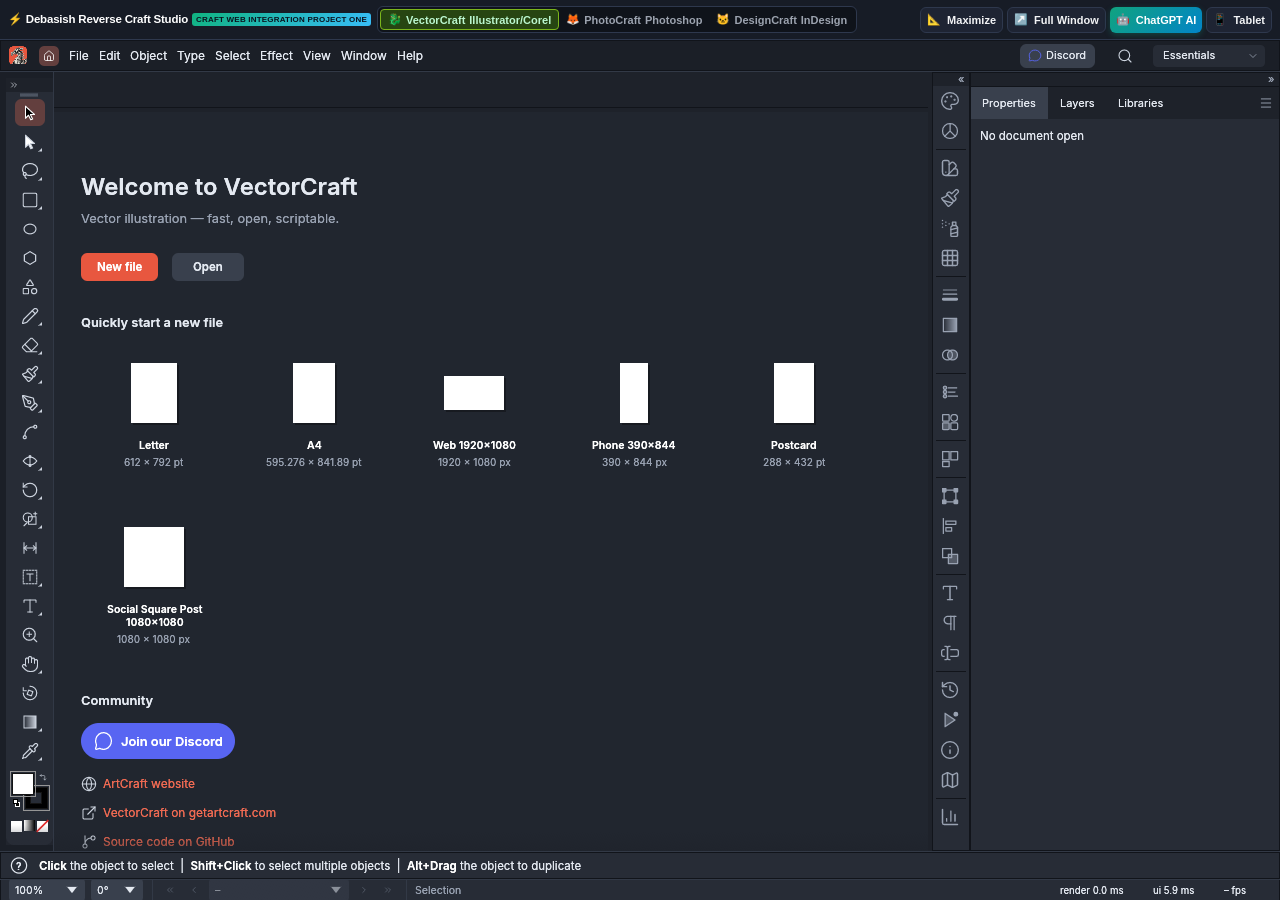
==== commit d81b4bf0: "Inline critical zero-overlap CSS and cache bust studio.css?v=2.2 for instant mobile layout rendering" ====
--- a/index.html
+++ b/index.html
@@ -11,22 +11,139 @@
   
   <link rel="manifest" href="manifest.json">
   <link rel="icon" type="image/svg+xml" href="assets/icons/favicon.svg">
-  <link rel="stylesheet" href="css/studio.css">
+  <link rel="stylesheet" href="css/studio.css?v=2.2">
   <style>
-    /* Fullscreen iframe workspace for official Rust Wasm engines */
+    /* Critical Mobile & Layout Invariants (Zero-Overlap Guarantee) */
+    :root {
+      --header-height: 40px;
+    }
+    #top-header {
+      height: var(--header-height) !important;
+      min-height: var(--header-height) !important;
+      max-height: var(--header-height) !important;
+      overflow: hidden !important;
+      display: flex !important;
+      align-items: center !important;
+      justify-content: space-between !important;
+      padding: 0 8px !important;
+      z-index: 100 !important;
+      box-sizing: border-box !important;
+      background-color: #171c26 !important;
+      border-bottom: 1px solid #2e384d !important;
+    }
+    #top-header.collapsed {
+      display: none !important;
+    }
+    .floating-header-btn {
+      position: fixed;
+      top: 6px;
+      right: 6px;
+      z-index: 9999;
+      background: rgba(15, 23, 42, 0.92);
+      backdrop-filter: blur(8px);
+      -webkit-backdrop-filter: blur(8px);
+      color: #38bdf8;
+      border: 1px solid rgba(56, 189, 248, 0.5);
+      padding: 3px 8px;
+      border-radius: 16px;
+      font-size: 11px;
+      font-weight: 600;
+      cursor: pointer;
+      box-shadow: 0 4px 12px rgba(0, 0, 0, 0.5);
+      display: none;
+      align-items: center;
+      gap: 4px;
+    }
+    .brand-section {
+      display: flex !important;
+      align-items: center !important;
+      gap: 6px !important;
+      min-width: 0 !important;
+      overflow: hidden !important;
+      flex-shrink: 1 !important;
+    }
+    .brand-logo {
+      font-weight: 700 !important;
+      font-size: 11.5px !important;
+      letter-spacing: -0.2px !important;
+      display: flex !important;
+      align-items: center !important;
+      gap: 4px !important;
+      color: #ffffff !important;
+      white-space: nowrap !important;
+      min-width: 0 !important;
+      overflow: hidden !important;
+      flex-shrink: 0 !important;
+    }
+    .brand-logo .brand-text {
+      white-space: nowrap !important;
+      overflow: hidden !important;
+      text-overflow: ellipsis !important;
+    }
+    .brand-logo span.badge-pro {
+      background: linear-gradient(135deg, #10b380, #38bdf8) !important;
+      color: #0b131e !important;
+      font-size: 8px !important;
+      font-weight: 800 !important;
+      padding: 1px 4px !important;
+      border-radius: 3px !important;
+      text-transform: uppercase !important;
+      letter-spacing: 0.2px !important;
+      white-space: nowrap !important;
+      flex-shrink: 0 !important;
+    }
+    .mode-switcher {
+      display: flex !important;
+      background: #0f131a !important;
+      border-radius: 6px !important;
+      padding: 2px !important;
+      border: 1px solid #2e384d !important;
+      flex-shrink: 0 !important;
+    }
+    .mode-btn {
+      padding: 3px 7px !important;
+      font-size: 11px !important;
+      white-space: nowrap !important;
+      border-radius: 4px !important;
+      gap: 4px !important;
+    }
+    .header-actions {
+      display: flex !important;
+      align-items: center !important;
+      gap: 4px !important;
+      flex-shrink: 0 !important;
+    }
+    .header-actions .btn {
+      padding: 3px 6px !important;
+      font-size: 11px !important;
+      height: 26px !important;
+      white-space: nowrap !important;
+    }
+    #main-workspace {
+      width: 100% !important;
+      height: calc(100vh - var(--header-height)) !important;
+      position: relative !important;
+      overflow: hidden !important;
+    }
     #engine-frame {
-      width: 100%;
-      height: 100%;
-      border: none;
-      display: block;
-      background: #262626;
-    }
-    .app-badge {
-      font-size: 11px;
-      padding: 3px 8px;
-      border-radius: 4px;
-      background: rgba(255, 255, 255, 0.1);
-      color: #94a3b8;
+      width: 100% !important;
+      height: 100% !important;
+      border: none !important;
+      display: block !important;
+      background: #262626 !important;
+      touch-action: none !important;
+    }
+    @media (max-width: 900px) {
+      .app-badge { display: none !important; }
+      .action-text { display: none !important; }
+      .brand-logo { font-size: 11px !important; }
+    }
+    @media (max-width: 640px) {
+      :root { --header-height: 36px; }
+      .badge-pro { display: none !important; }
+      .brand-logo .brand-text { max-width: 82px !important; }
+      .mode-label { display: none !important; }
+      #btn-tablet-guide { display: none !important; }
     }
   </style>
 </head>
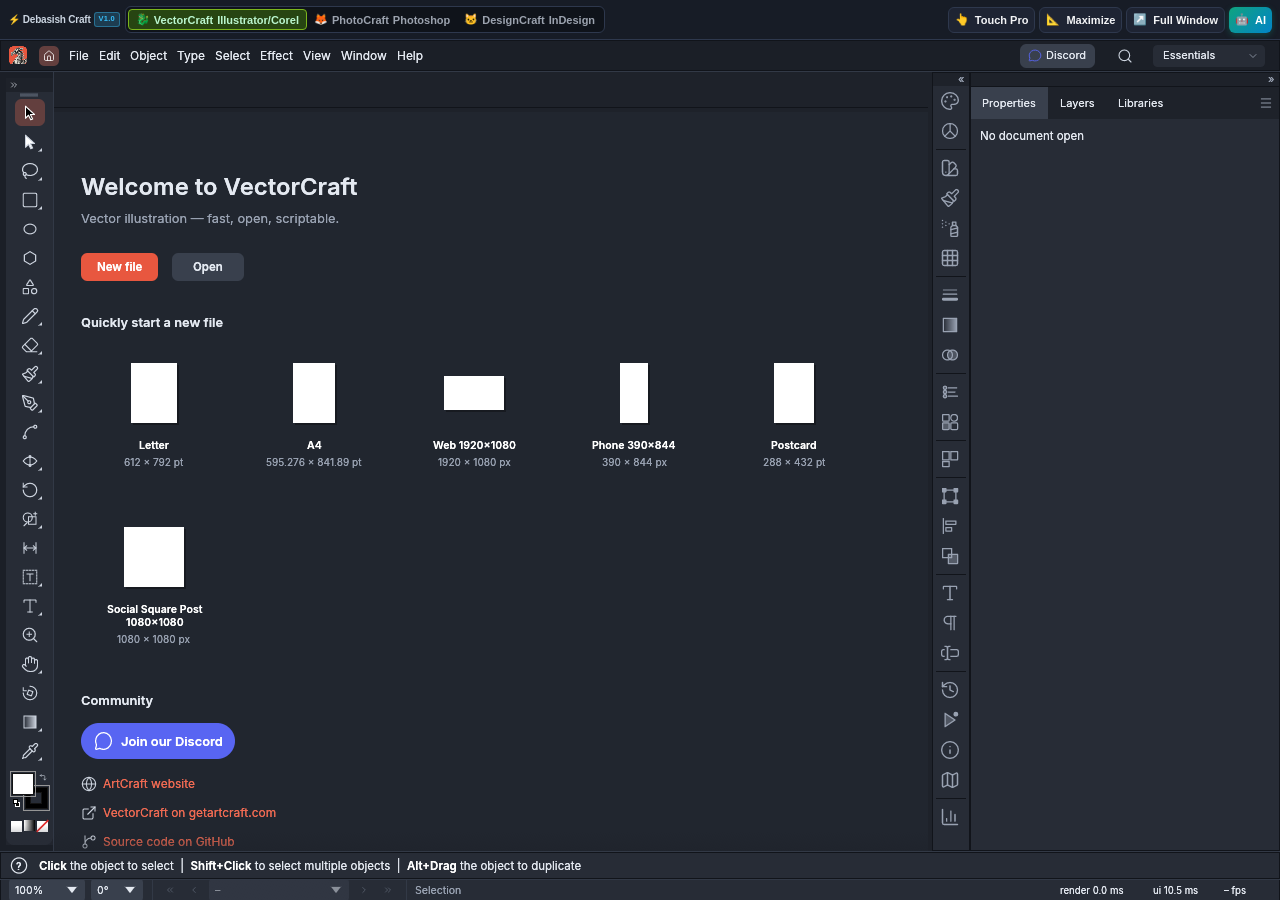
==== commit dbc89f0c: "Add Touchscreen Pro Tablet Mode: Virtual sticky modifiers (Shift/Alt/Ctrl), 1-tap Ctrl+J, Delete, Lo" ====
--- a/index.html
+++ b/index.html
@@ -11,7 +11,7 @@
   
   <link rel="manifest" href="manifest.json">
   <link rel="icon" type="image/svg+xml" href="assets/icons/favicon.svg">
-  <link rel="stylesheet" href="css/studio.css?v=2.2">
+  <link rel="stylesheet" href="css/studio.css?v=2.5">
   <style>
     /* Critical Mobile & Layout Invariants (Zero-Overlap Guarantee) */
     :root {
@@ -57,19 +57,19 @@
     .brand-section {
       display: flex !important;
       align-items: center !important;
-      gap: 6px !important;
+      gap: 5px !important;
       min-width: 0 !important;
       overflow: hidden !important;
       flex-shrink: 1 !important;
     }
     .brand-logo {
-      font-weight: 700 !important;
-      font-size: 11.5px !important;
+      font-weight: 600 !important;
+      font-size: 10px !important;
       letter-spacing: -0.2px !important;
       display: flex !important;
       align-items: center !important;
-      gap: 4px !important;
-      color: #ffffff !important;
+      gap: 3px !important;
+      color: #94a3b8 !important;
       white-space: nowrap !important;
       min-width: 0 !important;
       overflow: hidden !important;
@@ -79,12 +79,15 @@
       white-space: nowrap !important;
       overflow: hidden !important;
       text-overflow: ellipsis !important;
+      color: #cbd5e1 !important;
+      font-size: 10px !important;
     }
     .brand-logo span.badge-pro {
-      background: linear-gradient(135deg, #10b380, #38bdf8) !important;
-      color: #0b131e !important;
-      font-size: 8px !important;
-      font-weight: 800 !important;
+      background: rgba(56, 189, 248, 0.2) !important;
+      border: 1px solid rgba(56, 189, 248, 0.4) !important;
+      color: #38bdf8 !important;
+      font-size: 7.5px !important;
+      font-weight: 700 !important;
       padding: 1px 4px !important;
       border-radius: 3px !important;
       text-transform: uppercase !important;
@@ -155,8 +158,8 @@
       <div class="brand-section">
         <div class="brand-logo" title="Debasish Reverse Craft Studio">
           <span class="brand-icon">⚡</span>
-          <span class="brand-text">Debasish Reverse Craft Studio</span>
-          <span class="badge-pro">Craft Web Integration Project One</span>
+          <span class="brand-text">Debasish Craft</span>
+          <span class="badge-pro">v1.0</span>
         </div>
         
         <!-- Official ArtCraft App Switcher -->
@@ -181,6 +184,10 @@
 
       <!-- Action Buttons -->
       <div class="header-actions">
+        <!-- Touch Mode vs Desktop Mode Toggle -->
+        <button id="btn-touch-mode-toggle" class="btn btn-touch-toggle" onclick="toggleTouchMode()" title="Toggle Touchscreen Pro Tablet Mode (Modifiers & Actions)">
+          👆 <span class="action-text">Touch Pro</span>
+        </button>
         <button id="btn-toggle-fullscreen" class="btn" onclick="toggleHeaderCollapse()" title="Toggle Fullscreen Canvas (Maximize workspace)">
           📐 <span class="action-text">Maximize</span>
         </button>
@@ -188,10 +195,7 @@
           ↗️ <span class="action-text">Full Window</span>
         </button>
         <button id="btn-chatgpt-ai" class="btn btn-ai" onclick="toggleAiModal()" title="ChatGPT & Gemini AI Generative Bridge">
-          🤖 <span class="action-text">ChatGPT AI</span>
-        </button>
-        <button id="btn-tablet-guide" class="btn" onclick="toggleTabletModal()" title="Install on Android Tablet as APK or PWA">
-          📱 <span class="action-text">Tablet</span>
+          🤖 <span class="action-text">AI</span>
         </button>
       </div>
     </header>
@@ -199,6 +203,84 @@
     <!-- Floating Restore Button when header is minimized -->
     <button id="floating-restore-header" class="floating-header-btn" onclick="toggleHeaderCollapse()" title="Show Studio Menu">
       ⚡ Studio Menu 🔽
+    </button>
+
+    <!-- Toast Notification for Touch Feedback & Actions -->
+    <div id="studio-toast" class="studio-toast"></div>
+
+    <!-- Touchscreen Pro Companion Dock (Virtual Modifiers & Shortcuts) -->
+    <div id="touch-companion-dock" class="touch-dock touch-dock-left dock-hidden">
+      <!-- Header: Drag Handle, Side Flip & Minimize -->
+      <div class="dock-header">
+        <span class="dock-title">👆 TOUCH PRO</span>
+        <div class="dock-header-actions">
+          <button class="dock-icon-btn" onclick="toggleDockSide()" title="Flip Dock to Left / Right Edge">⇋</button>
+          <button class="dock-icon-btn" onclick="toggleDockCollapse()" title="Minimize Dock">─</button>
+        </div>
+      </div>
+
+      <!-- Sticky Modifier Keys (Shift, Alt, Ctrl) -->
+      <div class="dock-section">
+        <div class="dock-label">MODIFIERS</div>
+        <div class="dock-btn-row">
+          <button id="mod-shift" class="dock-btn dock-mod" onclick="toggleModifier('Shift')" title="Shift: Constrain proportions / straight lines">
+            <span>⇧ Shift</span>
+            <span class="mod-status">OFF</span>
+          </button>
+          <button id="mod-alt" class="dock-btn dock-mod" onclick="toggleModifier('Alt')" title="Alt: Center transform / clone sample / duplicate on drag">
+            <span>⌥ Alt</span>
+            <span class="mod-status">OFF</span>
+          </button>
+          <button id="mod-ctrl" class="dock-btn dock-mod" onclick="toggleModifier('Ctrl')" title="Ctrl: Multi-select / Deep select">
+            <span>⌃ Ctrl</span>
+            <span class="mod-status">OFF</span>
+          </button>
+        </div>
+      </div>
+
+      <!-- Quick Action Buttons (Ctrl+J, Del, Right-Click, Undo/Redo, etc.) -->
+      <div class="dock-section">
+        <div class="dock-label">ACTIONS</div>
+        <div class="dock-btn-grid">
+          <button class="dock-btn dock-action btn-ctrl-j" onclick="dispatchCtrlJ()" title="Ctrl+J: Layer via Copy (Selected object/pixels to new transparent layer)">
+            <span class="action-icon">📑</span>
+            <span>Ctrl+J (Copy Layer)</span>
+          </button>
+          <button class="dock-btn dock-action btn-del" onclick="dispatchDelete()" title="Del: Delete selected object / layer">
+            <span class="action-icon">🗑️</span>
+            <span>Delete</span>
+          </button>
+          <button id="btn-right-click-armed" class="dock-btn dock-action" onclick="armRightClick()" title="Right-Click: Tap here, then tap canvas to open context menu (or Long-press canvas)">
+            <span class="action-icon">🖱️</span>
+            <span>Right Click</span>
+          </button>
+          <button class="dock-btn dock-action" onclick="dispatchDeselect()" title="Ctrl+D: Deselect marquee">
+            <span class="action-icon">🚫</span>
+            <span>Deselect</span>
+          </button>
+          <button class="dock-btn dock-action" onclick="dispatchUndo()" title="Ctrl+Z: Undo last action">
+            <span class="action-icon">↺</span>
+            <span>Undo</span>
+          </button>
+          <button class="dock-btn dock-action" onclick="dispatchRedo()" title="Ctrl+Y: Redo last action">
+            <span class="action-icon">↻</span>
+            <span>Redo</span>
+          </button>
+          <button id="btn-pan-armed" class="dock-btn dock-action" onclick="togglePanTool()" title="Space: Hold to pan/scroll canvas with one finger">
+            <span class="action-icon">✋</span>
+            <span>Pan Canvas</span>
+          </button>
+          <button class="dock-btn dock-action" onclick="dispatchTransform()" title="Ctrl+T: Free Transform bounding box">
+            <span class="action-icon">🔄</span>
+            <span>Transform</span>
+          </button>
+        </div>
+      </div>
+    </div>
+
+    <!-- Floating Touch Puck (Shown when dock is minimized) -->
+    <button id="floating-touch-puck" class="floating-touch-puck" onclick="toggleDockCollapse()" title="Show Touch Modifiers (Shift/Alt/Ctrl+J)">
+      👆 Modifiers
     </button>
 
     <!-- Main Viewport embedding the Official Rust WebAssembly Engines -->
@@ -277,6 +359,378 @@
   <script>
     let currentApp = 'vectorcraft';
 
+    // =========================================================================
+    // Touchscreen Pro Companion Engine & Virtual Modifiers
+    // =========================================================================
+    let isTouchModeActive = false;
+    let isDockCollapsed = false;
+    let isDockOnRight = false;
+    let isRightClickArmed = false;
+    let isPanArmed = false;
+
+    let modifiersState = {
+      Shift: false,
+      Alt: false,
+      Ctrl: false
+    };
+
+    function showToast(msg) {
+      const toast = document.getElementById('studio-toast');
+      if (!toast) return;
+      toast.textContent = msg;
+      toast.classList.add('show');
+      clearTimeout(toast._timer);
+      toast._timer = setTimeout(() => {
+        toast.classList.remove('show');
+      }, 1500);
+    }
+
+    function toggleTouchMode(force) {
+      if (typeof force === 'boolean') {
+        isTouchModeActive = force;
+      } else {
+        isTouchModeActive = !isTouchModeActive;
+      }
+      localStorage.setItem('craft_touch_mode', isTouchModeActive ? '1' : '0');
+
+      const btn = document.getElementById('btn-touch-mode-toggle');
+      const dock = document.getElementById('touch-companion-dock');
+      const puck = document.getElementById('floating-touch-puck');
+
+      if (isTouchModeActive) {
+        btn?.classList.add('active');
+        if (isDockCollapsed) {
+          dock?.classList.add('dock-minimized');
+          if (puck) puck.style.display = 'flex';
+        } else {
+          dock?.classList.remove('dock-hidden');
+          dock?.classList.remove('dock-minimized');
+          if (puck) puck.style.display = 'none';
+        }
+        hookIframeEvents();
+        showToast('👆 Touchscreen Pro Mode: ON');
+      } else {
+        btn?.classList.remove('active');
+        dock?.classList.add('dock-hidden');
+        if (puck) puck.style.display = 'none';
+        resetAllModifiers();
+        showToast('🖱️ Desktop Keyboard & Mouse Mode');
+      }
+    }
+
+    function toggleDockCollapse() {
+      isDockCollapsed = !isDockCollapsed;
+      const dock = document.getElementById('touch-companion-dock');
+      const puck = document.getElementById('floating-touch-puck');
+
+      if (isDockCollapsed) {
+        dock?.classList.add('dock-minimized');
+        if (puck) puck.style.display = 'flex';
+      } else {
+        dock?.classList.remove('dock-minimized');
+        dock?.classList.remove('dock-hidden');
+        if (puck) puck.style.display = 'none';
+      }
+    }
+
+    function toggleDockSide() {
+      isDockOnRight = !isDockOnRight;
+      const dock = document.getElementById('touch-companion-dock');
+      const puck = document.getElementById('floating-touch-puck');
+
+      if (isDockOnRight) {
+        dock?.classList.remove('touch-dock-left');
+        dock?.classList.add('touch-dock-right');
+        if (puck) { puck.style.left = 'auto'; puck.style.right = '10px'; }
+        showToast('Dock moved to Right Side');
+      } else {
+        dock?.classList.remove('touch-dock-right');
+        dock?.classList.add('touch-dock-left');
+        if (puck) { puck.style.right = 'auto'; puck.style.left = '10px'; }
+        showToast('Dock moved to Left Side');
+      }
+    }
+
+    function toggleModifier(mod) {
+      modifiersState[mod] = !modifiersState[mod];
+      const btn = document.getElementById('mod-' + mod.toLowerCase());
+      const statusEl = btn?.querySelector('.mod-status');
+
+      if (modifiersState[mod]) {
+        btn?.classList.add('active');
+        if (statusEl) statusEl.textContent = 'ON';
+        sendModifierEvent(mod, 'keydown');
+        showToast(`⇧ ${mod} LOCKED ON (Active for touch drag/scale)`);
+      } else {
+        btn?.classList.remove('active');
+        if (statusEl) statusEl.textContent = 'OFF';
+        sendModifierEvent(mod, 'keyup');
+        showToast(`⇧ ${mod} Unlocked`);
+      }
+    }
+
+    function resetAllModifiers() {
+      ['Shift', 'Alt', 'Ctrl'].forEach(mod => {
+        if (modifiersState[mod]) {
+          modifiersState[mod] = false;
+          const btn = document.getElementById('mod-' + mod.toLowerCase());
+          const statusEl = btn?.querySelector('.mod-status');
+          btn?.classList.remove('active');
+          if (statusEl) statusEl.textContent = 'OFF';
+          sendModifierEvent(mod, 'keyup');
+        }
+      });
+    }
+
+    function sendModifierEvent(mod, type) {
+      const iframe = document.getElementById('engine-frame');
+      const win = iframe?.contentWindow;
+      const canvas = iframe?.contentDocument?.querySelector('canvas');
+      if (!win || !canvas) return;
+
+      const keyMap = {
+        Shift: { key: 'Shift', code: 'ShiftLeft' },
+        Alt: { key: 'Alt', code: 'AltLeft' },
+        Ctrl: { key: 'Control', code: 'ControlLeft' }
+      };
+      const m = keyMap[mod];
+      if (!m) return;
+
+      const evt = new win.KeyboardEvent(type, {
+        key: m.key,
+        code: m.code,
+        ctrlKey: modifiersState.Ctrl,
+        shiftKey: modifiersState.Shift,
+        altKey: modifiersState.Alt,
+        bubbles: true,
+        cancelable: true
+      });
+      canvas.focus();
+      canvas.dispatchEvent(evt);
+      win.dispatchEvent(evt);
+    }
+
+    function dispatchKeyShortcut(key, code, ctrl = false, shift = false, alt = false) {
+      const iframe = document.getElementById('engine-frame');
+      const win = iframe?.contentWindow;
+      const canvas = iframe?.contentDocument?.querySelector('canvas');
+      if (!win || !canvas) return;
+
+      canvas.focus();
+      const down = new win.KeyboardEvent('keydown', {
+        key: key,
+        code: code,
+        ctrlKey: ctrl,
+        shiftKey: shift,
+        altKey: alt,
+        bubbles: true,
+        cancelable: true
+      });
+      const up = new win.KeyboardEvent('keyup', {
+        key: key,
+        code: code,
+        ctrlKey: ctrl,
+        shiftKey: shift,
+        altKey: alt,
+        bubbles: true,
+        cancelable: true
+      });
+      canvas.dispatchEvent(down);
+      win.dispatchEvent(down);
+      setTimeout(() => {
+        win.dispatchEvent(up);
+        canvas.dispatchEvent(up);
+      }, 40);
+    }
+
+    function dispatchCtrlJ() {
+      // PhotoCraft: Layer via Copy (Selected pixels to new transparent layer)
+      // VectorCraft: Duplicate selected object
+      dispatchKeyShortcut('j', 'KeyJ', true);
+      showToast('📑 Ctrl+J: Layer via Copy (New Layer Created!)');
+    }
+
+    function dispatchDelete() {
+      dispatchKeyShortcut('Delete', 'Delete');
+      showToast('🗑️ Delete: Selection/Layer Removed');
+    }
+
+    function dispatchDeselect() {
+      dispatchKeyShortcut('d', 'KeyD', true);
+      showToast('🚫 Deselect (Ctrl+D)');
+    }
+
+    function dispatchUndo() {
+      dispatchKeyShortcut('z', 'KeyZ', true);
+      showToast('↺ Undo (Ctrl+Z)');
+    }
+
+    function dispatchRedo() {
+      dispatchKeyShortcut('y', 'KeyY', true);
+      showToast('↻ Redo (Ctrl+Y)');
+    }
+
+    function dispatchTransform() {
+      dispatchKeyShortcut('t', 'KeyT', true);
+      showToast('🔄 Free Transform (Ctrl+T)');
+    }
+
+    function armRightClick() {
+      isRightClickArmed = !isRightClickArmed;
+      const btn = document.getElementById('btn-right-click-armed');
+      if (isRightClickArmed) {
+        btn?.classList.add('armed');
+        showToast('🖱️ Right Click Armed: Tap anywhere on canvas');
+      } else {
+        btn?.classList.remove('armed');
+        showToast('🖱️ Right Click Disarmed');
+      }
+    }
+
+    function togglePanTool() {
+      isPanArmed = !isPanArmed;
+      const btn = document.getElementById('btn-pan-armed');
+      const iframe = document.getElementById('engine-frame');
+      const win = iframe?.contentWindow;
+      const canvas = iframe?.contentDocument?.querySelector('canvas');
+      if (!win || !canvas) return;
+
+      if (isPanArmed) {
+        btn?.classList.add('active');
+        const down = new win.KeyboardEvent('keydown', {
+          key: ' ',
+          code: 'Space',
+          bubbles: true,
+          cancelable: true
+        });
+        canvas.focus();
+        canvas.dispatchEvent(down);
+        win.dispatchEvent(down);
+        showToast('✋ Pan Canvas Locked (Drag to pan)');
+      } else {
+        btn?.classList.remove('active');
+        const up = new win.KeyboardEvent('keyup', {
+          key: ' ',
+          code: 'Space',
+          bubbles: true,
+          cancelable: true
+        });
+        canvas.dispatchEvent(up);
+        win.dispatchEvent(up);
+        showToast('✋ Pan Canvas Unlocked');
+      }
+    }
+
+    function triggerRightClickAt(x, y) {
+      const iframe = document.getElementById('engine-frame');
+      const win = iframe?.contentWindow;
+      const canvas = iframe?.contentDocument?.querySelector('canvas');
+      if (!win || !canvas) return;
+
+      const down = new win.PointerEvent('pointerdown', {
+        bubbles: true,
+        cancelable: true,
+        clientX: x,
+        clientY: y,
+        button: 2,
+        buttons: 2,
+        pointerType: 'mouse'
+      });
+      const up = new win.PointerEvent('pointerup', {
+        bubbles: true,
+        cancelable: true,
+        clientX: x,
+        clientY: y,
+        button: 2,
+        buttons: 0,
+        pointerType: 'mouse'
+      });
+      const ctx = new win.MouseEvent('contextmenu', {
+        bubbles: true,
+        cancelable: true,
+        clientX: x,
+        clientY: y,
+        button: 2
+      });
+
+      canvas.dispatchEvent(down);
+      canvas.dispatchEvent(up);
+      canvas.dispatchEvent(ctx);
+    }
+
+    function hookIframeEvents() {
+      const iframe = document.getElementById('engine-frame');
+      if (!iframe) return;
+
+      try {
+        const doc = iframe.contentDocument;
+        const win = iframe.contentWindow;
+        if (!doc || !win) return;
+        const canvas = doc.querySelector('canvas');
+        if (!canvas) return;
+
+        // Long-press right click detection on touch
+        let touchTimer = null;
+        let startPos = { x: 0, y: 0 };
+
+        canvas.addEventListener('touchstart', (e) => {
+          if (!isTouchModeActive) return;
+          if (e.touches.length === 1) {
+            const t = e.touches[0];
+            startPos = { x: t.clientX, y: t.clientY };
+            touchTimer = setTimeout(() => {
+              if (navigator.vibrate) navigator.vibrate(50);
+              triggerRightClickAt(startPos.x, startPos.y);
+              showToast('🖱️ Right-Click Context Menu');
+            }, 450);
+          }
+        }, { passive: true });
+
+        canvas.addEventListener('touchmove', (e) => {
+          if (touchTimer && e.touches.length > 0) {
+            const t = e.touches[0];
+            const dist = Math.hypot(t.clientX - startPos.x, t.clientY - startPos.y);
+            if (dist > 10) {
+              clearTimeout(touchTimer);
+              touchTimer = null;
+            }
+          }
+        }, { passive: true });
+
+        canvas.addEventListener('touchend', () => {
+          if (touchTimer) {
+            clearTimeout(touchTimer);
+            touchTimer = null;
+          }
+        }, { passive: true });
+
+        // Intercept armed right click
+        canvas.addEventListener('pointerdown', (e) => {
+          if (isRightClickArmed) {
+            isRightClickArmed = false;
+            document.getElementById('btn-right-click-armed')?.classList.remove('armed');
+            e.preventDefault();
+            e.stopImmediatePropagation();
+            triggerRightClickAt(e.clientX, e.clientY);
+            showToast('🖱️ Context Menu Opened');
+            return;
+          }
+        }, { capture: true });
+
+        // Forward sticky modifiers (Shift, Alt, Ctrl) to canvas pointer events
+        ['pointerdown', 'pointermove'].forEach(type => {
+          canvas.addEventListener(type, (e) => {
+            if (modifiersState.Shift) Object.defineProperty(e, 'shiftKey', { value: true, configurable: true });
+            if (modifiersState.Alt) Object.defineProperty(e, 'altKey', { value: true, configurable: true });
+            if (modifiersState.Ctrl) Object.defineProperty(e, 'ctrlKey', { value: true, configurable: true });
+          }, { capture: true });
+        });
+
+      } catch (err) {
+        console.warn('Could not hook iframe events:', err);
+      }
+    }
+
     function toggleHeaderCollapse() {
       const header = document.getElementById('top-header');
       const mainWorkspace = document.getElementById('main-workspace');
@@ -300,6 +754,7 @@
 
       const frame = document.getElementById('engine-frame');
       frame.src = 'apps/' + appName + '/?webgl';
+      setTimeout(hookIframeEvents, 1200);
     }
 
     function openDirectApp() {
@@ -348,6 +803,25 @@
       alert('Downloaded "ai_design.svg"! You can now Drag & Drop or use File → Open inside VectorCraft/PhotoCraft.');
     }
 
+    // Auto-detect touchscreen device and initialize mode
+    window.addEventListener('DOMContentLoaded', () => {
+      const isTouchDevice = ('ontouchstart' in window) || (navigator.maxTouchPoints > 0) || (window.innerWidth <= 820);
+      const savedMode = localStorage.getItem('craft_touch_mode');
+      
+      if (savedMode === '1' || (savedMode === null && isTouchDevice)) {
+        toggleTouchMode(true);
+      } else {
+        toggleTouchMode(false);
+      }
+
+      // Hook iframe when loaded
+      const iframe = document.getElementById('engine-frame');
+      iframe?.addEventListener('load', () => {
+        setTimeout(hookIframeEvents, 800);
+      });
+      setTimeout(hookIframeEvents, 1500);
+    });
+
     // Register Service Worker for 100% Offline Standalone Android Tablet Usage
     if ('serviceWorker' in navigator) {
       window.addEventListener('load', () => {
--- a/css/studio.css
+++ b/css/studio.css
@@ -731,3 +731,266 @@
     display: none;
   }
 }
+
+/* ==========================================================================
+   Touchscreen Pro Companion Dock & Virtual Modifiers
+   ========================================================================== */
+
+.touch-dock {
+  position: fixed;
+  top: 48px;
+  z-index: 850;
+  background: rgba(15, 23, 42, 0.92);
+  backdrop-filter: blur(14px);
+  -webkit-backdrop-filter: blur(14px);
+  border: 1px solid rgba(255, 255, 255, 0.16);
+  border-radius: 12px;
+  padding: 8px;
+  box-shadow: 0 10px 30px rgba(0, 0, 0, 0.65), 0 0 1px rgba(255, 255, 255, 0.3);
+  display: flex;
+  flex-direction: column;
+  gap: 8px;
+  width: 195px;
+  user-select: none;
+  -webkit-user-select: none;
+  touch-action: manipulation;
+}
+
+.touch-dock.touch-dock-left {
+  left: 8px;
+}
+
+.touch-dock.touch-dock-right {
+  right: 8px;
+}
+
+.touch-dock.dock-hidden {
+  display: none !important;
+}
+
+.touch-dock.dock-minimized {
+  display: none !important;
+}
+
+.dock-header {
+  display: flex;
+  align-items: center;
+  justify-content: space-between;
+  border-bottom: 1px solid rgba(255, 255, 255, 0.1);
+  padding-bottom: 4px;
+}
+
+.dock-title {
+  font-size: 9.5px;
+  font-weight: 800;
+  letter-spacing: 0.5px;
+  color: #38bdf8;
+  display: flex;
+  align-items: center;
+  gap: 4px;
+}
+
+.dock-header-actions {
+  display: flex;
+  gap: 4px;
+}
+
+.dock-icon-btn {
+  background: rgba(255, 255, 255, 0.08);
+  border: 1px solid rgba(255, 255, 255, 0.12);
+  color: #cbd5e1;
+  font-size: 11px;
+  width: 22px;
+  height: 20px;
+  border-radius: 4px;
+  cursor: pointer;
+  display: flex;
+  align-items: center;
+  justify-content: center;
+}
+
+.dock-icon-btn:hover {
+  background: rgba(255, 255, 255, 0.2);
+  color: #ffffff;
+}
+
+.dock-section {
+  display: flex;
+  flex-direction: column;
+  gap: 4px;
+}
+
+.dock-label {
+  font-size: 8px;
+  font-weight: 700;
+  letter-spacing: 0.6px;
+  color: #64748b;
+  text-transform: uppercase;
+}
+
+.dock-btn-row {
+  display: flex;
+  gap: 4px;
+}
+
+.dock-btn-grid {
+  display: grid;
+  grid-template-columns: 1fr 1fr;
+  gap: 4px;
+}
+
+.dock-btn {
+  background: #1e293b;
+  border: 1px solid rgba(255, 255, 255, 0.12);
+  color: #f1f5f9;
+  border-radius: 6px;
+  font-size: 10.5px;
+  font-weight: 600;
+  cursor: pointer;
+  display: flex;
+  align-items: center;
+  justify-content: center;
+  gap: 4px;
+  padding: 5px 6px;
+  transition: all 0.15s ease;
+  touch-action: manipulation;
+}
+
+.dock-btn:active {
+  transform: scale(0.96);
+}
+
+/* Modifiers */
+.dock-mod {
+  flex: 1;
+  flex-direction: column;
+  gap: 1px;
+  padding: 5px 3px;
+  font-size: 10px;
+}
+
+.dock-mod .mod-status {
+  font-size: 7.5px;
+  font-weight: 800;
+  color: #64748b;
+}
+
+.dock-mod.active {
+  background: linear-gradient(135deg, #0284c7, #0369a1);
+  border-color: #38bdf8;
+  color: #ffffff;
+  box-shadow: 0 0 10px rgba(56, 189, 248, 0.5);
+}
+
+.dock-mod.active .mod-status {
+  color: #a5f3fc;
+}
+
+/* Actions */
+.dock-action {
+  font-size: 10px;
+  padding: 5px 6px;
+  text-align: left;
+  justify-content: flex-start;
+}
+
+.dock-action .action-icon {
+  font-size: 11px;
+  flex-shrink: 0;
+}
+
+.btn-ctrl-j {
+  background: rgba(16, 163, 127, 0.22);
+  border-color: rgba(16, 163, 127, 0.5);
+  color: #6ee7b7;
+  grid-column: span 2;
+  font-weight: 700;
+}
+
+.btn-ctrl-j:hover, .btn-ctrl-j:active {
+  background: #10a37f;
+  color: #ffffff;
+}
+
+.btn-del {
+  background: rgba(239, 68, 68, 0.2);
+  border-color: rgba(239, 68, 68, 0.4);
+  color: #fca5a5;
+}
+
+.btn-del:hover, .btn-del:active {
+  background: #dc2626;
+  color: #ffffff;
+}
+
+#btn-right-click-armed.armed {
+  background: #eab308;
+  color: #000000;
+  font-weight: 800;
+  box-shadow: 0 0 8px #eab308;
+}
+
+#btn-pan-armed.active {
+  background: #0284c7;
+  color: #ffffff;
+}
+
+/* Touch Toggle Active State in Header */
+.btn-touch-toggle.active {
+  background: linear-gradient(135deg, #10b981, #059669);
+  border-color: #34d399;
+  color: #ffffff;
+  box-shadow: 0 0 8px rgba(16, 185, 129, 0.4);
+}
+
+/* Floating Touch Puck */
+.floating-touch-puck {
+  position: fixed;
+  bottom: 18px;
+  left: 10px;
+  z-index: 860;
+  background: rgba(15, 23, 42, 0.94);
+  backdrop-filter: blur(10px);
+  -webkit-backdrop-filter: blur(10px);
+  color: #38bdf8;
+  border: 1px solid rgba(56, 189, 248, 0.5);
+  padding: 5px 11px;
+  border-radius: 20px;
+  font-size: 11px;
+  font-weight: 700;
+  cursor: pointer;
+  box-shadow: 0 4px 16px rgba(0, 0, 0, 0.6);
+  display: none;
+  align-items: center;
+  gap: 5px;
+}
+
+.floating-touch-puck:hover {
+  background: #0284c7;
+  color: #ffffff;
+}
+
+/* Studio Toast Notification */
+.studio-toast {
+  position: fixed;
+  top: 46px;
+  left: 50%;
+  transform: translateX(-50%);
+  background: rgba(15, 23, 42, 0.96);
+  border: 1px solid rgba(56, 189, 248, 0.6);
+  color: #f8fafc;
+  padding: 5px 13px;
+  border-radius: 20px;
+  font-size: 11px;
+  font-weight: 600;
+  z-index: 10000;
+  box-shadow: 0 6px 20px rgba(0,0,0,0.7);
+  pointer-events: none;
+  opacity: 0;
+  transition: opacity 0.2s ease, transform 0.2s ease;
+}
+
+.studio-toast.show {
+  opacity: 1;
+  transform: translateX(-50%) translateY(4px);
+}
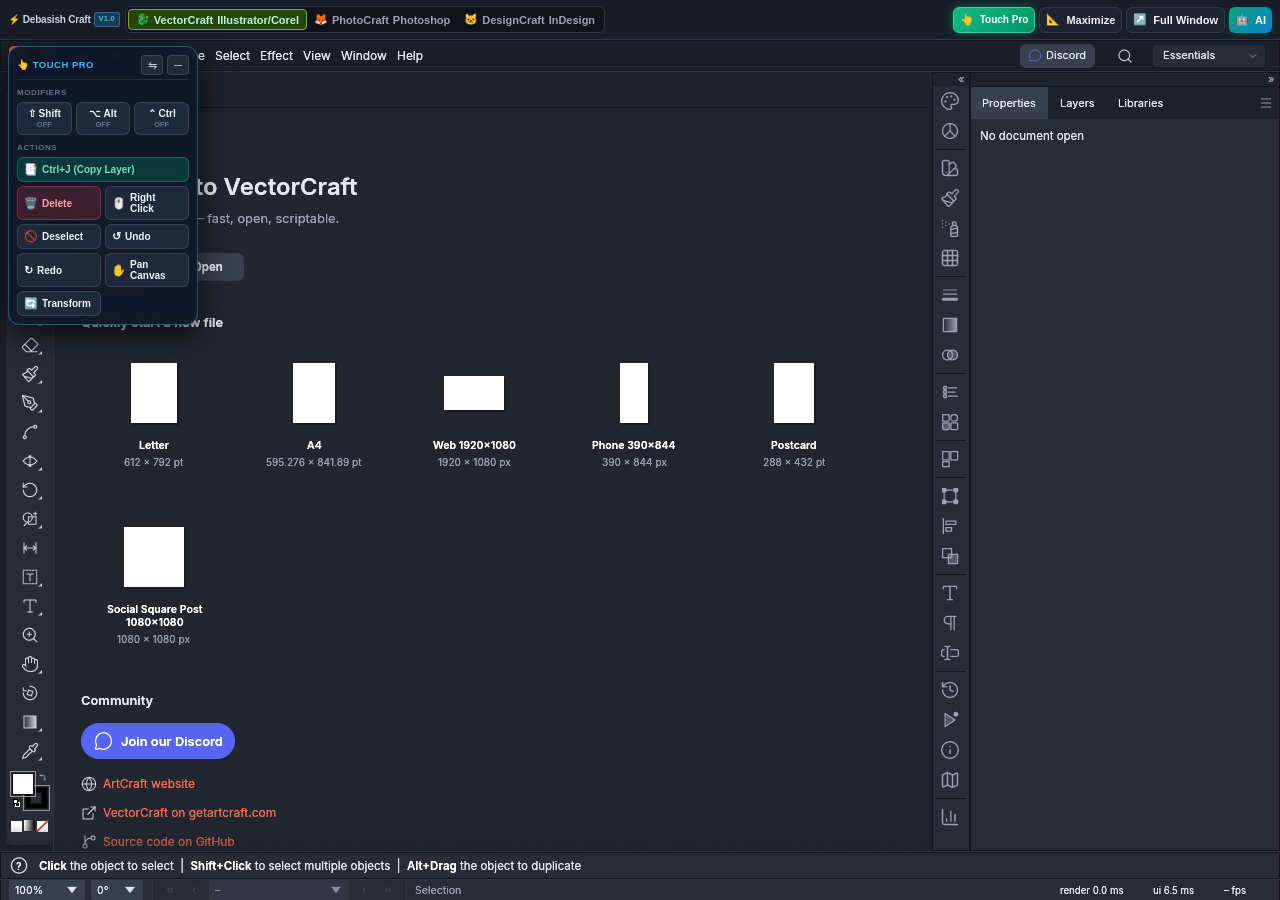
==== commit 88aab399: "Fix mobile touch mode visibility: Default Touch Dock visible, immediate lifecycle execution, Network" ====
--- a/index.html
+++ b/index.html
@@ -136,10 +136,47 @@
       background: #262626 !important;
       touch-action: none !important;
     }
+    /* Touchscreen Pro Companion Dock Inline Styles */
+    .touch-dock {
+      position: fixed !important;
+      top: 46px !important;
+      z-index: 850 !important;
+      background: rgba(15, 23, 42, 0.94) !important;
+      backdrop-filter: blur(14px) !important;
+      -webkit-backdrop-filter: blur(14px) !important;
+      border: 1px solid rgba(56, 189, 248, 0.4) !important;
+      border-radius: 12px !important;
+      padding: 8px !important;
+      box-shadow: 0 10px 30px rgba(0, 0, 0, 0.7) !important;
+      display: flex !important;
+      flex-direction: column !important;
+      gap: 7px !important;
+      width: 190px !important;
+      user-select: none !important;
+      -webkit-user-select: none !important;
+      touch-action: manipulation !important;
+    }
+    .touch-dock.touch-dock-left { left: 8px !important; right: auto !important; }
+    .touch-dock.touch-dock-right { right: 8px !important; left: auto !important; }
+    .touch-dock.dock-hidden { display: none !important; }
+    .touch-dock.dock-minimized { display: none !important; }
+
+    .btn-touch-toggle.active {
+      background: linear-gradient(135deg, #10b981, #059669) !important;
+      border: 1px solid #34d399 !important;
+      color: #ffffff !important;
+      box-shadow: 0 0 10px rgba(16, 185, 129, 0.5) !important;
+    }
+    .touch-label {
+      font-size: 10px !important;
+      font-weight: 700 !important;
+      display: inline !important;
+    }
     @media (max-width: 900px) {
       .app-badge { display: none !important; }
       .action-text { display: none !important; }
       .brand-logo { font-size: 11px !important; }
+      .touch-label { display: inline !important; }
     }
     @media (max-width: 640px) {
       :root { --header-height: 36px; }
@@ -147,6 +184,8 @@
       .brand-logo .brand-text { max-width: 82px !important; }
       .mode-label { display: none !important; }
       #btn-tablet-guide { display: none !important; }
+      .touch-label { display: inline !important; font-size: 9.5px !important; }
+      .touch-dock { width: 175px !important; top: 42px !important; padding: 6px !important; gap: 5px !important; }
     }
   </style>
 </head>
@@ -185,8 +224,8 @@
       <!-- Action Buttons -->
       <div class="header-actions">
         <!-- Touch Mode vs Desktop Mode Toggle -->
-        <button id="btn-touch-mode-toggle" class="btn btn-touch-toggle" onclick="toggleTouchMode()" title="Toggle Touchscreen Pro Tablet Mode (Modifiers & Actions)">
-          👆 <span class="action-text">Touch Pro</span>
+        <button id="btn-touch-mode-toggle" class="btn btn-touch-toggle active" onclick="toggleTouchMode()" title="Toggle Touchscreen Pro Tablet Mode (Modifiers & Actions)">
+          <span class="touch-icon">👆</span> <span class="touch-label">Touch Pro</span>
         </button>
         <button id="btn-toggle-fullscreen" class="btn" onclick="toggleHeaderCollapse()" title="Toggle Fullscreen Canvas (Maximize workspace)">
           📐 <span class="action-text">Maximize</span>
@@ -209,7 +248,7 @@
     <div id="studio-toast" class="studio-toast"></div>
 
     <!-- Touchscreen Pro Companion Dock (Virtual Modifiers & Shortcuts) -->
-    <div id="touch-companion-dock" class="touch-dock touch-dock-left dock-hidden">
+    <div id="touch-companion-dock" class="touch-dock touch-dock-left">
       <!-- Header: Drag Handle, Side Flip & Minimize -->
       <div class="dock-header">
         <span class="dock-title">👆 TOUCH PRO</span>
@@ -803,32 +842,41 @@
       alert('Downloaded "ai_design.svg"! You can now Drag & Drop or use File → Open inside VectorCraft/PhotoCraft.');
     }
 
-    // Auto-detect touchscreen device and initialize mode
-    window.addEventListener('DOMContentLoaded', () => {
-      const isTouchDevice = ('ontouchstart' in window) || (navigator.maxTouchPoints > 0) || (window.innerWidth <= 820);
+    // Auto-detect touchscreen device and initialize mode (Immediate Lifecycle Execution)
+    function initTouchMode() {
+      const isTouchDevice = ('ontouchstart' in window) || (navigator.maxTouchPoints > 0) || (window.innerWidth <= 1024);
       const savedMode = localStorage.getItem('craft_touch_mode');
       
-      if (savedMode === '1' || (savedMode === null && isTouchDevice)) {
+      // Default to Touch Pro ON unless explicitly turned off by desktop user
+      if (savedMode === '0') {
+        toggleTouchMode(false);
+      } else {
         toggleTouchMode(true);
-      } else {
-        toggleTouchMode(false);
       }
 
       // Hook iframe when loaded
       const iframe = document.getElementById('engine-frame');
       iframe?.addEventListener('load', () => {
-        setTimeout(hookIframeEvents, 800);
+        setTimeout(hookIframeEvents, 600);
       });
-      setTimeout(hookIframeEvents, 1500);
-    });
-
-    // Register Service Worker for 100% Offline Standalone Android Tablet Usage
+      setTimeout(hookIframeEvents, 1000);
+      setTimeout(hookIframeEvents, 2500);
+    }
+
+    if (document.readyState === 'loading') {
+      document.addEventListener('DOMContentLoaded', initTouchMode);
+    } else {
+      initTouchMode();
+    }
+
+    // Register Service Worker with instant update check
     if ('serviceWorker' in navigator) {
-      window.addEventListener('load', () => {
-        navigator.serviceWorker.register('./sw.js')
-          .then(reg => console.log('🌊 River Studio Offline PWA Ready! Scope:', reg.scope))
-          .catch(err => console.warn('PWA registration:', err));
-      });
+      navigator.serviceWorker.register('./sw.js?v=3.5')
+        .then(reg => {
+          reg.update();
+          console.log('River Studio Service Worker active:', reg.scope);
+        })
+        .catch(err => console.warn('SW:', err));
     }
   </script>
 </body>
